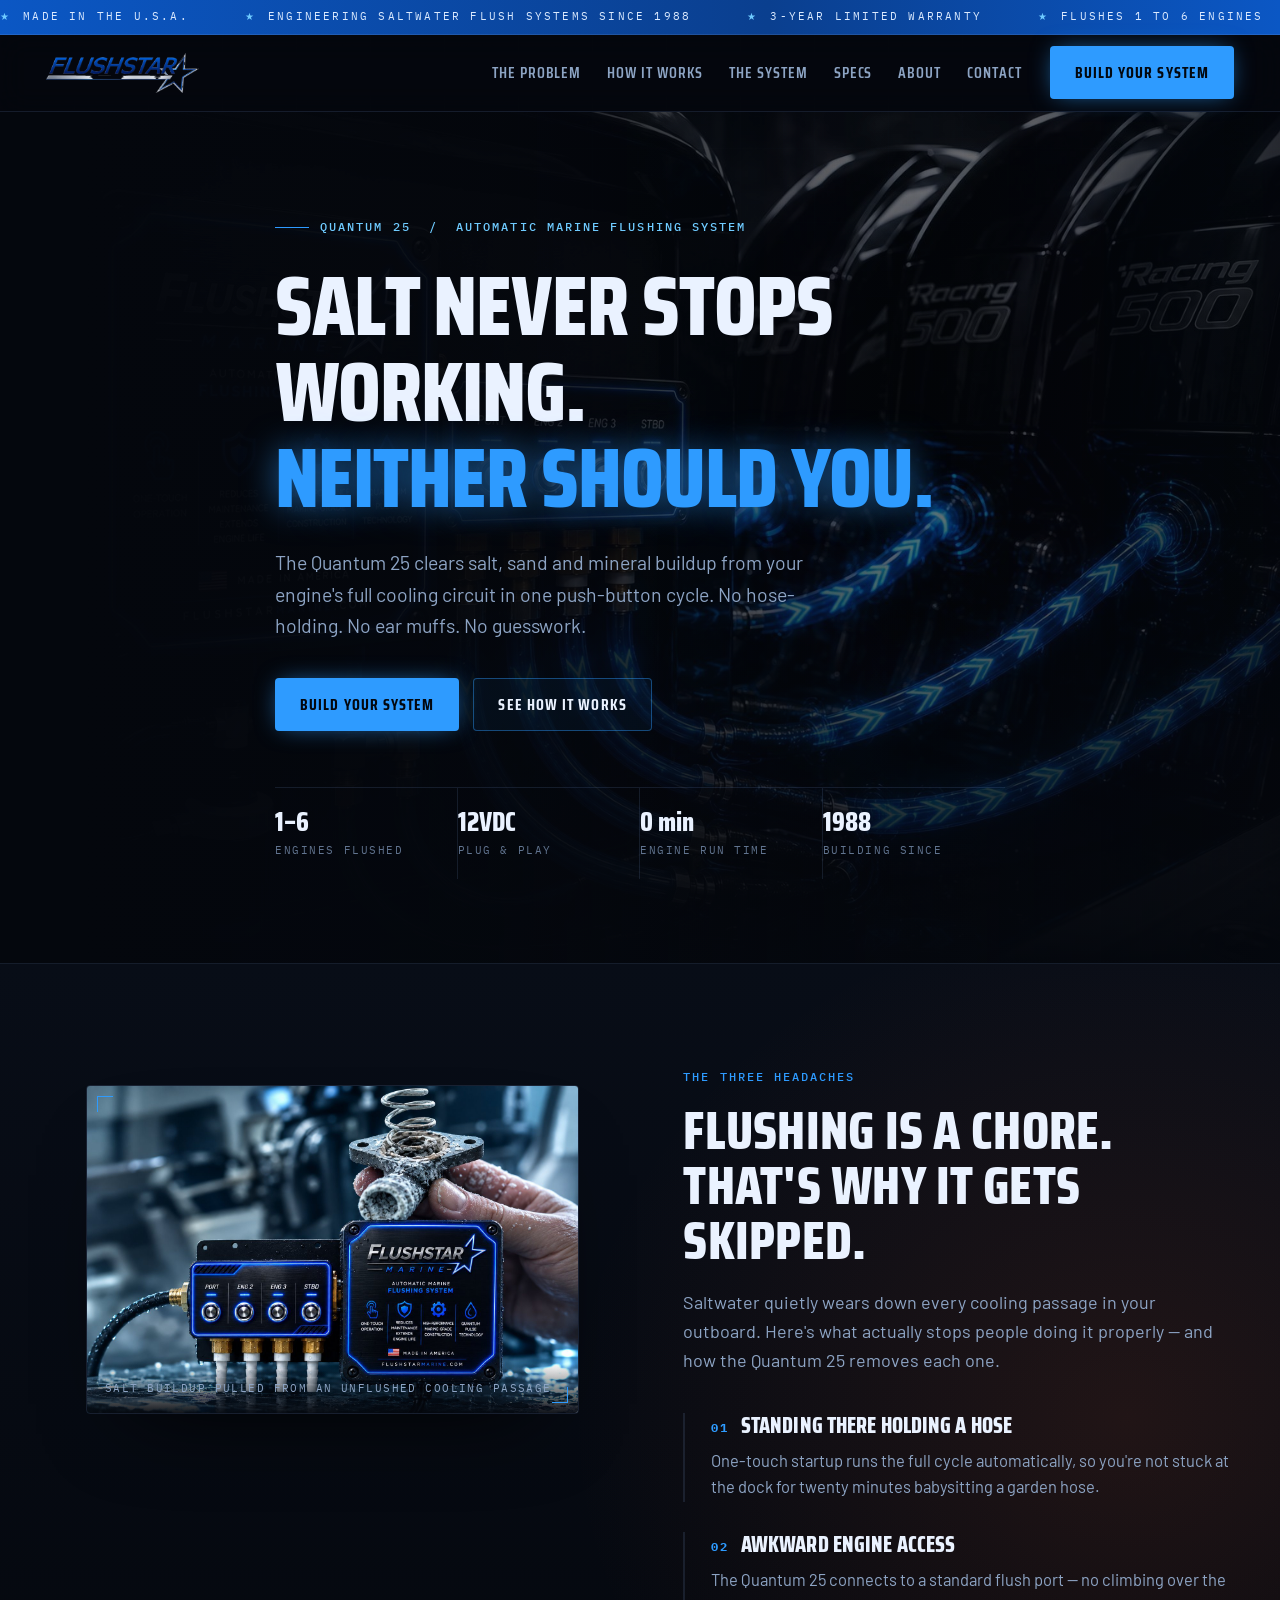
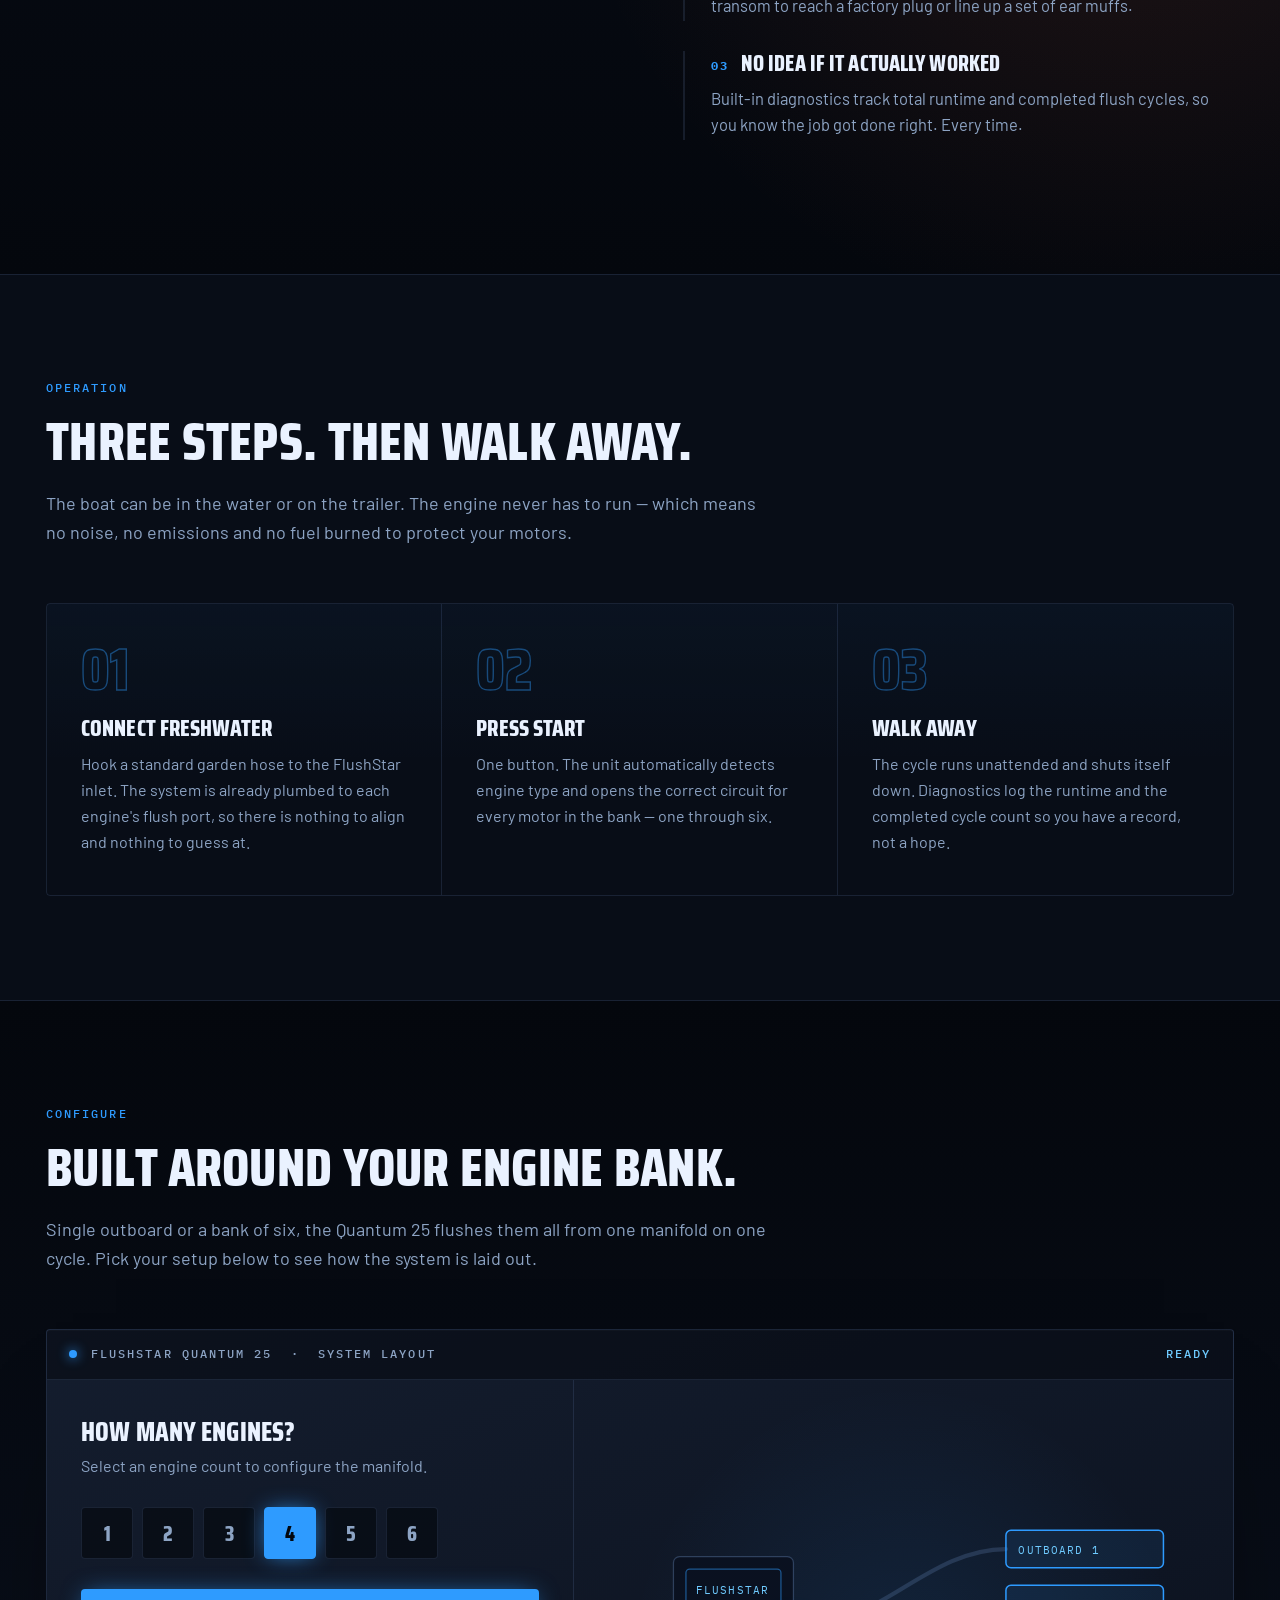
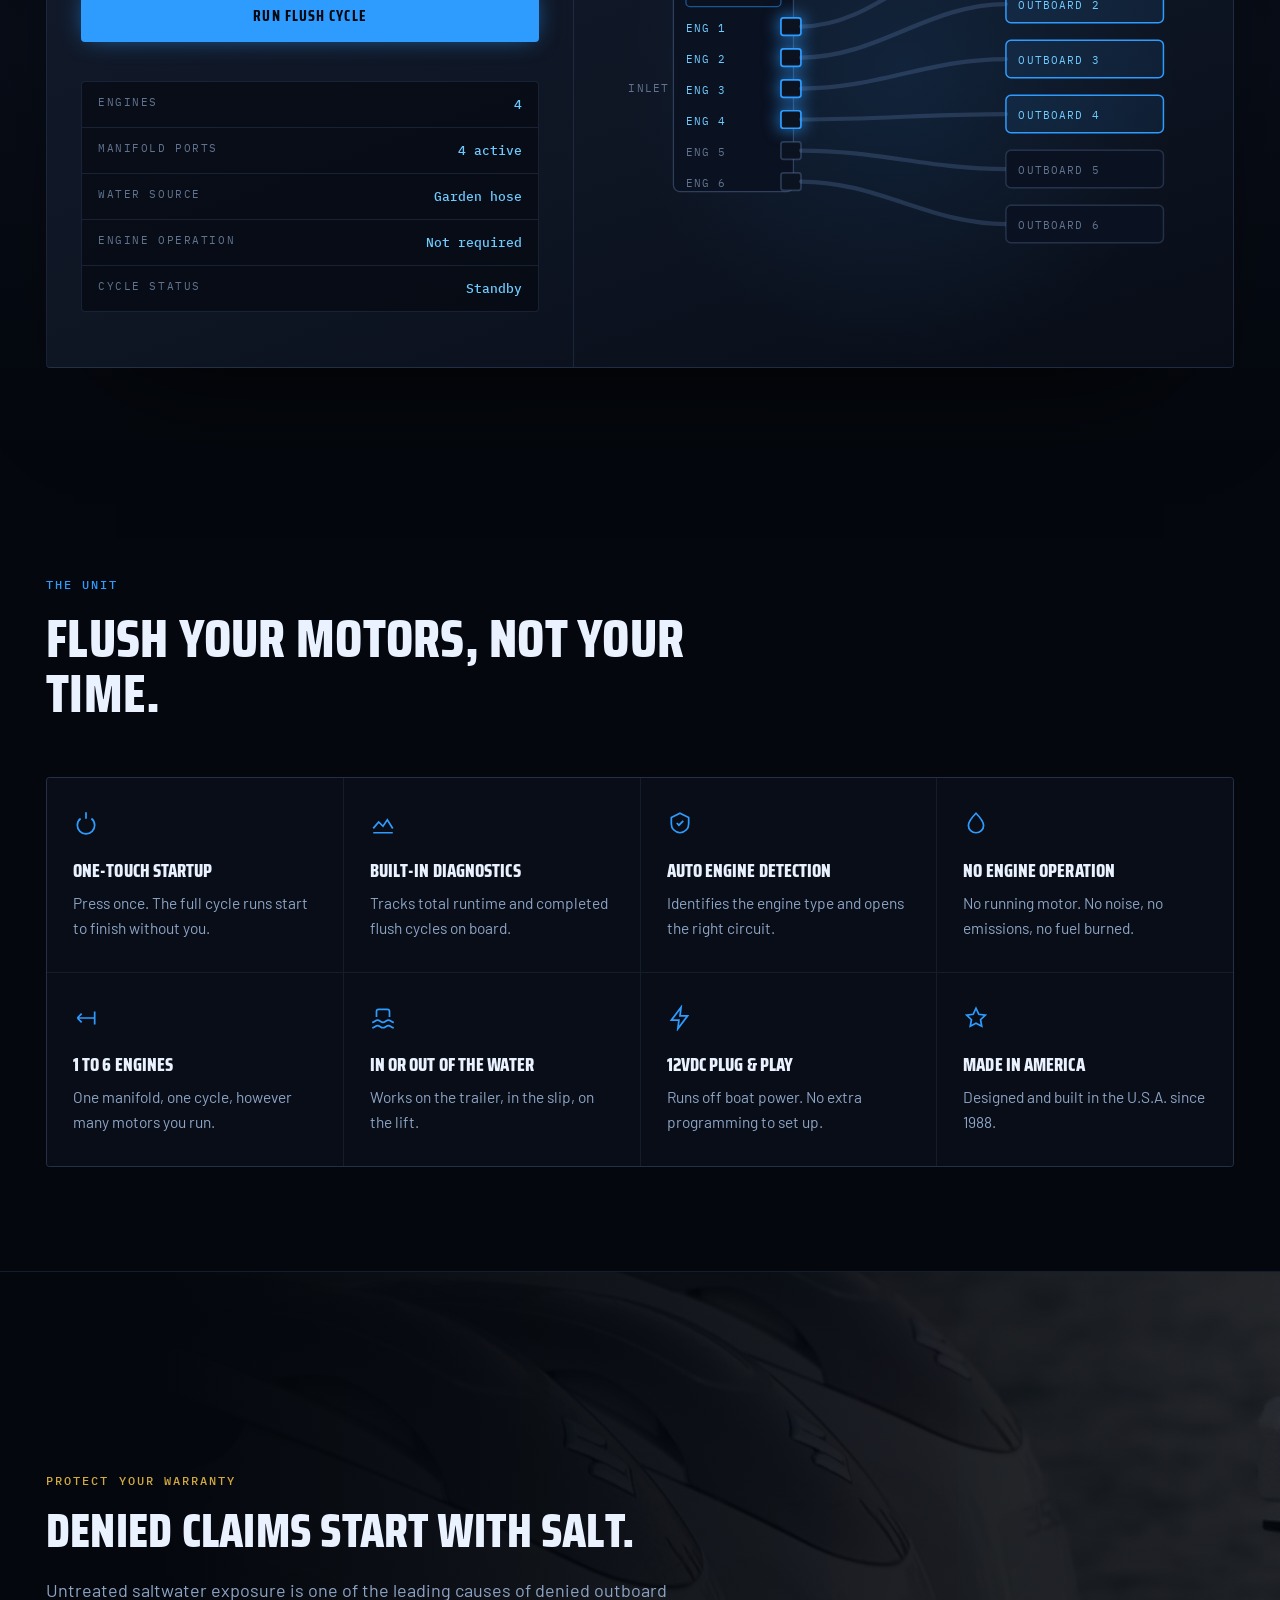
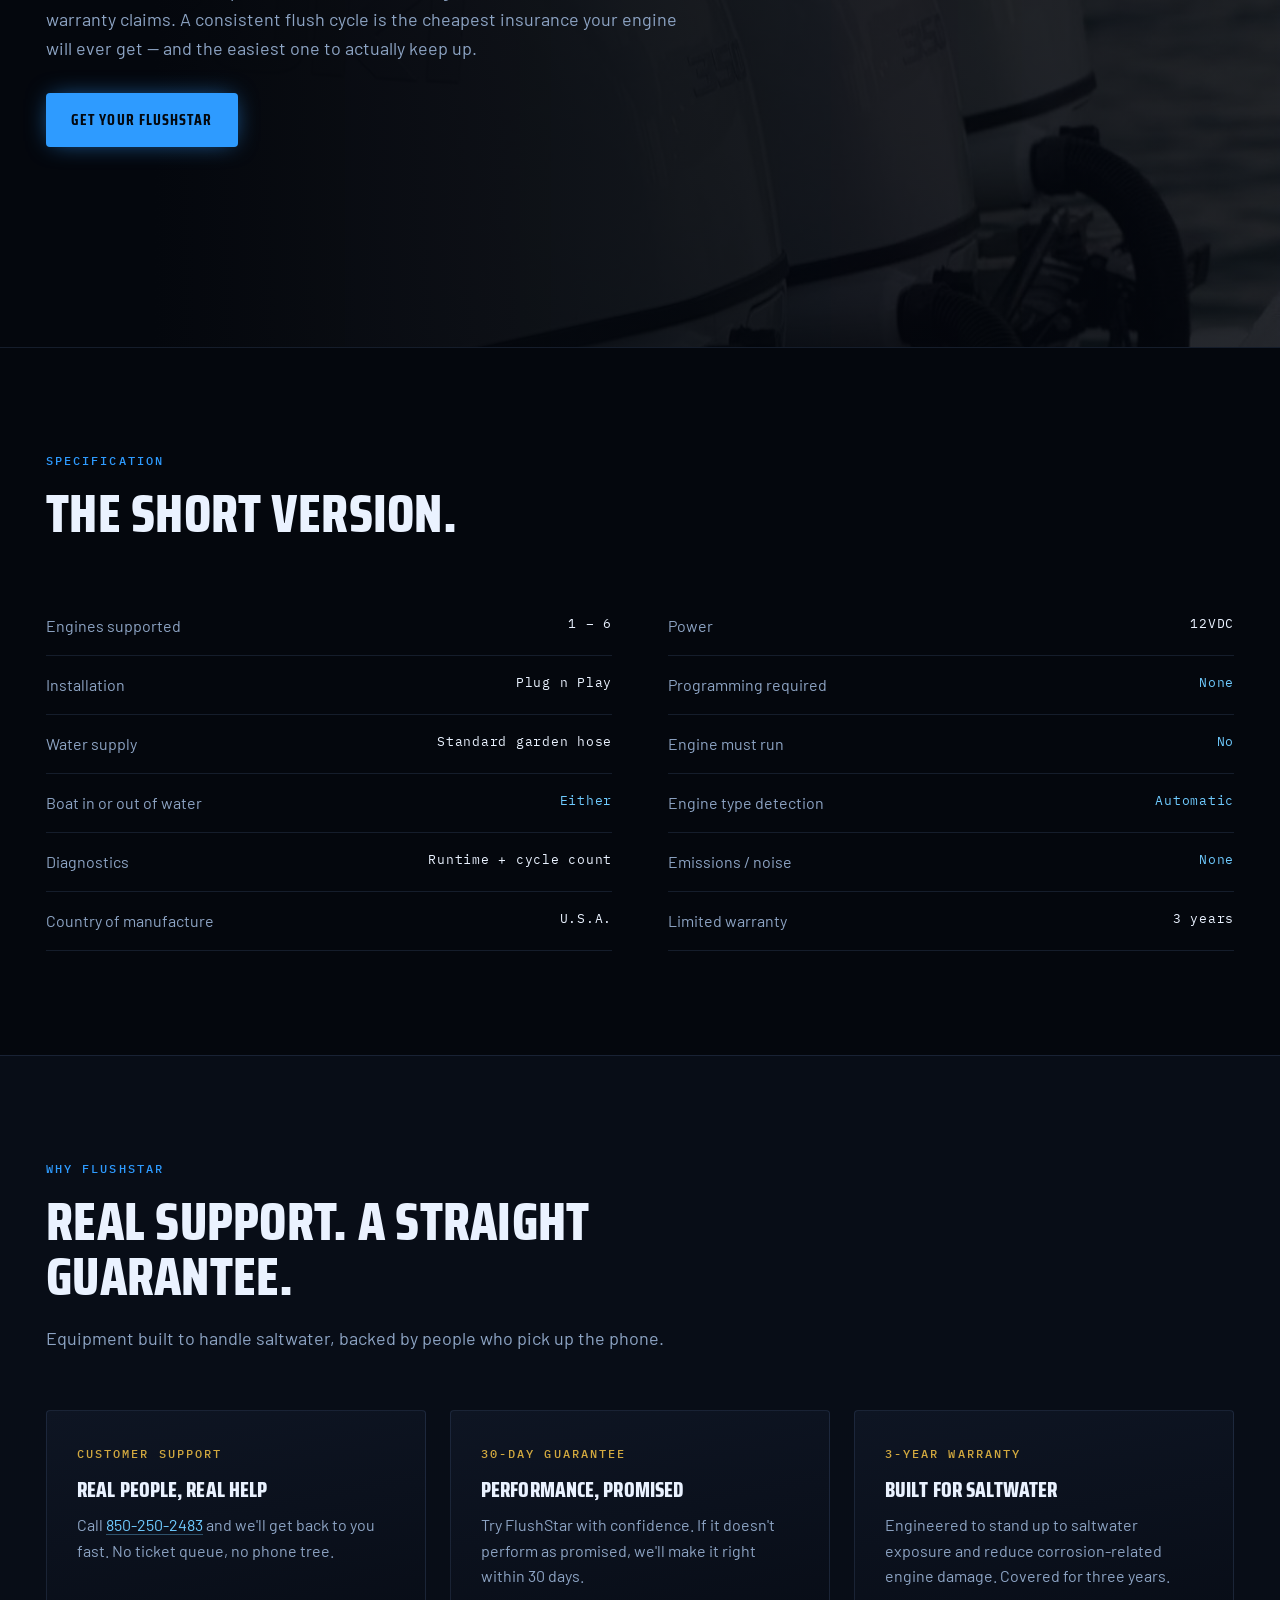
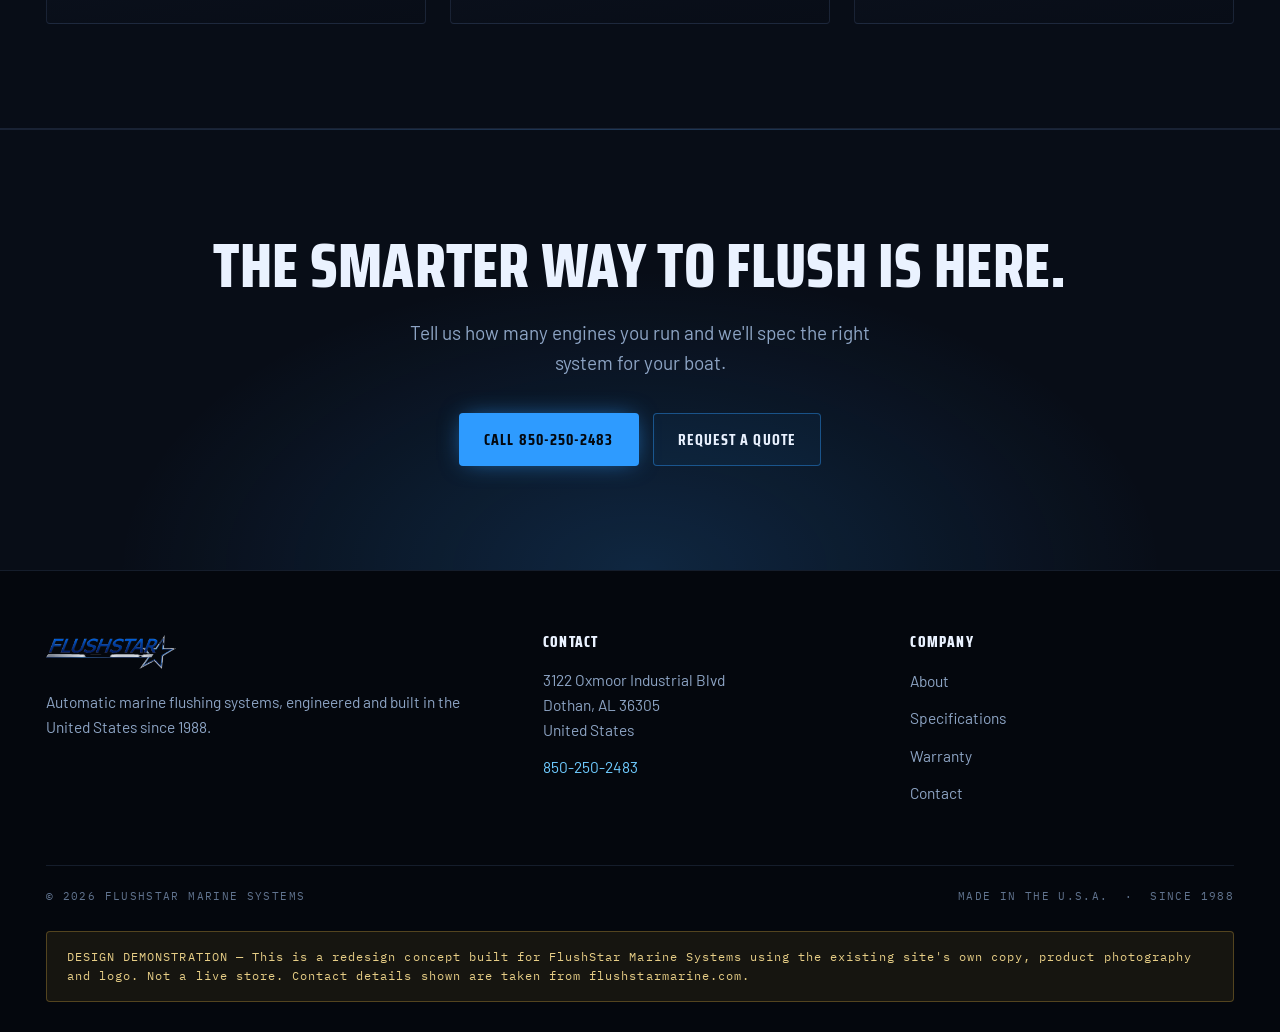
==== index.html @ 0e721740 "FlushStar Marine redesign concept: dark marine-industrial homepage + about page Co-Authored-By: Clau" ====
<!DOCTYPE html>
<html lang="en">
<head>
<meta charset="utf-8">
<meta name="viewport" content="width=device-width,initial-scale=1">
<title>FlushStar Marine Systems | Automatic Outboard Flushing System</title>
<meta name="description" content="The Quantum 25 clears salt, sand and mineral buildup from your outboard's full cooling circuit in one push-button cycle. Flushes 1 to 6 engines. No engine operation. Made in the U.S.A. since 1988.">
<link rel="icon" href="img/logo.png">
<link rel="preconnect" href="https://fonts.googleapis.com">
<link rel="preconnect" href="https://fonts.gstatic.com" crossorigin>
<link href="https://fonts.googleapis.com/css2?family=Saira+Condensed:wght@500;600;700;800&family=Barlow:wght@400;500;600&family=IBM+Plex+Mono:wght@400;500;600&display=swap" rel="stylesheet">
<link rel="stylesheet" href="style.css">
</head>
<body>
<div class="grid-bg"></div><div class="noise"></div>

<div class="ticker">
  <div class="ticker-in">
    <span>Made in the U.S.A.</span><span>Engineering saltwater flush systems since 1988</span>
    <span>3-year limited warranty</span><span>Flushes 1 to 6 engines</span>
    <span>12VDC plug &amp; play</span><span>No engine operation required</span>
    <span>Made in the U.S.A.</span><span>Engineering saltwater flush systems since 1988</span>
    <span>3-year limited warranty</span><span>Flushes 1 to 6 engines</span>
    <span>12VDC plug &amp; play</span><span>No engine operation required</span>
  </div>
</div>

<header>
  <div class="wrap nav">
    <a class="logo" href="#top"><img src="img/logo.png" alt="FlushStar Marine Systems"></a>
    <button class="burger" id="burger" aria-label="Menu" aria-expanded="false"><span></span><span></span><span></span></button>
    <nav class="nav-links" id="navlinks">
      <a href="#problem">The Problem</a>
      <a href="#how">How It Works</a>
      <a href="#system">The System</a>
      <a href="#specs">Specs</a>
      <a href="about.html">About</a>
      <a href="#contact">Contact</a>
    </nav>
    <a class="btn btn-primary" href="#contact">Build Your System</a>
  </div>
</header>

<main id="top">

<!-- HERO -->
<section class="hero" style="padding:0">
  <div class="hero-img"><img src="img/manifold.jpg" alt="FlushStar Quantum 25 manifold connected to a bank of outboard engines"></div>
  <div class="wrap">
    <div class="hero-in">
      <span class="eyebrow mono">Quantum 25 &nbsp;/&nbsp; Automatic Marine Flushing System</span>
      <h1>Salt never stops working.<br><em>Neither should you.</em></h1>
      <p class="lede">The Quantum 25 clears salt, sand and mineral buildup from your engine's full cooling
        circuit in one push-button cycle. No hose-holding. No ear muffs. No guesswork.</p>
      <div class="hero-cta">
        <a class="btn btn-primary" href="#contact">Build Your System</a>
        <a class="btn btn-ghost" href="#how">See How It Works</a>
      </div>
      <div class="spec-strip">
        <div><b>1&ndash;6</b><small>Engines flushed</small></div>
        <div><b>12VDC</b><small>Plug &amp; play</small></div>
        <div><b>0 min</b><small>Engine run time</small></div>
        <div><b>1988</b><small>Building since</small></div>
      </div>
    </div>
  </div>
</section>

<!-- PROBLEM -->
<section class="problem" id="problem">
  <div class="wrap">
    <div class="split">
      <figure class="figure rv">
        <span class="corner tl"></span><span class="corner br"></span>
        <img src="img/unit-corrosion.jpg" alt="A salt-encrusted thermostat housing held beside a FlushStar unit">
        <figcaption>Salt buildup pulled from an unflushed cooling passage</figcaption>
      </figure>
      <div class="rv">
        <div class="sec-head" style="margin-bottom:38px">
          <span class="mono">The three headaches</span>
          <h2>Flushing is a chore.<br>That's why it gets skipped.</h2>
          <p>Saltwater quietly wears down every cooling passage in your outboard. Here's what
             actually stops people doing it properly &mdash; and how the Quantum 25 removes each one.</p>
        </div>
        <div class="pain">
          <h3><span>01</span>Standing there holding a hose</h3>
          <p>One-touch startup runs the full cycle automatically, so you're not stuck at the dock
             for twenty minutes babysitting a garden hose.</p>
        </div>
        <div class="pain">
          <h3><span>02</span>Awkward engine access</h3>
          <p>The Quantum 25 connects to a standard flush port &mdash; no climbing over the transom
             to reach a factory plug or line up a set of ear muffs.</p>
        </div>
        <div class="pain">
          <h3><span>03</span>No idea if it actually worked</h3>
          <p>Built-in diagnostics track total runtime and completed flush cycles, so you know the
             job got done right. Every time.</p>
        </div>
      </div>
    </div>
  </div>
</section>

<!-- HOW -->
<section class="how" id="how">
  <div class="wrap">
    <div class="sec-head rv">
      <span class="mono">Operation</span>
      <h2>Three steps. Then walk away.</h2>
      <p>The boat can be in the water or on the trailer. The engine never has to run &mdash;
         which means no noise, no emissions and no fuel burned to protect your motors.</p>
    </div>
    <div class="steps rv">
      <div class="step">
        <span class="num">01</span>
        <h3>Connect freshwater</h3>
        <p>Hook a standard garden hose to the FlushStar inlet. The system is already plumbed to
           each engine's flush port, so there is nothing to align and nothing to guess at.</p>
      </div>
      <div class="step">
        <span class="num">02</span>
        <h3>Press start</h3>
        <p>One button. The unit automatically detects engine type and opens the correct circuit
           for every motor in the bank &mdash; one through six.</p>
      </div>
      <div class="step">
        <span class="num">03</span>
        <h3>Walk away</h3>
        <p>The cycle runs unattended and shuts itself down. Diagnostics log the runtime and the
           completed cycle count so you have a record, not a hope.</p>
      </div>
    </div>
  </div>
</section>

<!-- CONFIGURATOR -->
<section class="config" id="system">
  <div class="wrap">
    <div class="sec-head rv">
      <span class="mono">Configure</span>
      <h2>Built around your engine bank.</h2>
      <p>Single outboard or a bank of six, the Quantum 25 flushes them all from one manifold on one
         cycle. Pick your setup below to see how the system is laid out.</p>
    </div>

    <div class="panel rv">
      <div class="panel-top">
        <span class="led"></span>
        <span class="mono">FlushStar Quantum 25 &nbsp;&middot;&nbsp; System Layout</span>
        <span class="mono right" id="statusText">Ready</span>
      </div>
      <div class="panel-body">
        <div class="panel-ctrl">
          <h3>How many engines?</h3>
          <p>Select an engine count to configure the manifold.</p>
          <div class="dial" id="dial" role="group" aria-label="Engine count"></div>
          <button class="btn btn-primary" id="runBtn" style="width:100%;justify-content:center;margin-bottom:22px">
            Run Flush Cycle
          </button>
          <dl class="readout">
            <div><dt>Engines</dt><dd id="rEng">4</dd></div>
            <div><dt>Manifold ports</dt><dd id="rPorts">4 active</dd></div>
            <div><dt>Water source</dt><dd class="yes">Garden hose</dd></div>
            <div><dt>Engine operation</dt><dd class="yes">Not required</dd></div>
            <div><dt>Cycle status</dt><dd id="rStatus">Standby</dd></div>
          </dl>
        </div>
        <div class="panel-vis">
          <svg viewBox="0 0 460 320" role="img" aria-label="Diagram of the FlushStar manifold feeding each engine">
            <defs>
              <linearGradient id="flowgrad" x1="0" y1="0" x2="1" y2="0">
                <stop offset="0%" stop-color="#2E9BFF"/><stop offset="100%" stop-color="#6FCBFF"/>
              </linearGradient>
            </defs>
            <!-- inlet -->
            <path class="hose on" d="M16 184 L46 184"/>
            <text class="port-label" x="10" y="174">INLET</text>
            <!-- controller body -->
            <rect x="46" y="66" width="96" height="188" rx="5" fill="#0A1120" stroke="rgba(126,166,222,.3)"/>
            <rect x="56" y="76" width="76" height="30" rx="3" fill="none" stroke="rgba(46,155,255,.5)"/>
            <text class="port-label on" x="64" y="96">FLUSHSTAR</text>
            <g id="ports"></g>
            <g id="hoses"></g>
            <g id="engines"></g>
          </svg>
        </div>
      </div>
    </div>
  </div>
</section>

<!-- FEATURES -->
<section>
  <div class="wrap">
    <div class="sec-head rv">
      <span class="mono">The unit</span>
      <h2>Flush your motors, not your time.</h2>
    </div>
    <div class="feat-grid rv">
      <div class="feat">
        <svg viewBox="0 0 24 24"><path d="M12 2v6M12 22a8 8 0 0 0 8-8 8 8 0 0 0-3-6.2M7 7.8A8 8 0 0 0 4 14a8 8 0 0 0 8 8"/></svg>
        <h3>One-touch startup</h3><p>Press once. The full cycle runs start to finish without you.</p>
      </div>
      <div class="feat">
        <svg viewBox="0 0 24 24"><path d="M3 17l5-6 4 4 4-6 5 8M3 21h18"/></svg>
        <h3>Built-in diagnostics</h3><p>Tracks total runtime and completed flush cycles on board.</p>
      </div>
      <div class="feat">
        <svg viewBox="0 0 24 24"><path d="M12 3l8 4v6c0 4.4-3.4 7.4-8 8-4.6-.6-8-3.6-8-8V7z"/><path d="M9 12l2 2 4-4"/></svg>
        <h3>Auto engine detection</h3><p>Identifies the engine type and opens the right circuit.</p>
      </div>
      <div class="feat">
        <svg viewBox="0 0 24 24"><path d="M12 21c-3.9 0-7-3-7-6.7C5 10 12 3 12 3s7 7 7 11.3C19 18 15.9 21 12 21z"/></svg>
        <h3>No engine operation</h3><p>No running motor. No noise, no emissions, no fuel burned.</p>
      </div>
      <div class="feat">
        <svg viewBox="0 0 24 24"><path d="M4 12h16M4 12l4-4M4 12l4 4M20 6v12"/></svg>
        <h3>1 to 6 engines</h3><p>One manifold, one cycle, however many motors you run.</p>
      </div>
      <div class="feat">
        <svg viewBox="0 0 24 24"><path d="M2 16c2 0 3-2 5-2s3 2 5 2 3-2 5-2 3 2 5 2M2 21c2 0 3-2 5-2s3 2 5 2 3-2 5-2 3 2 5 2M6 11V6a2 2 0 0 1 2-2h8a2 2 0 0 1 2 2v5"/></svg>
        <h3>In or out of the water</h3><p>Works on the trailer, in the slip, on the lift.</p>
      </div>
      <div class="feat">
        <svg viewBox="0 0 24 24"><path d="M13 2L4 14h7l-1 8 9-12h-7z"/></svg>
        <h3>12VDC plug &amp; play</h3><p>Runs off boat power. No extra programming to set up.</p>
      </div>
      <div class="feat">
        <svg viewBox="0 0 24 24"><path d="M12 3l2.6 5.6 6 .8-4.4 4.2 1.1 6L12 16.8 6.7 19.6l1.1-6L3.4 9.4l6-.8z"/></svg>
        <h3>Made in America</h3><p>Designed and built in the U.S.A. since 1988.</p>
      </div>
    </div>
  </div>
</section>

<!-- WARRANTY BAND -->
<section class="band">
  <div class="band-img"><img src="img/outboards.jpg" alt="A triple outboard installation on the water"></div>
  <div class="wrap">
    <div class="band-in rv">
      <span class="mono" style="color:var(--brass);display:block;margin-bottom:16px">Protect your warranty</span>
      <h2>Denied claims start with salt.</h2>
      <p>Untreated saltwater exposure is one of the leading causes of denied outboard warranty
         claims. A consistent flush cycle is the cheapest insurance your engine will ever get &mdash;
         and the easiest one to actually keep up.</p>
      <a class="btn btn-primary" href="#contact">Get Your FlushStar</a>
    </div>
  </div>
</section>

<!-- SPECS -->
<section id="specs">
  <div class="wrap">
    <div class="sec-head rv">
      <span class="mono">Specification</span>
      <h2>The short version.</h2>
    </div>
    <div class="specs rv">
      <dl>
        <div class="spec-row"><dt>Engines supported</dt><dd>1 &ndash; 6</dd></div>
        <div class="spec-row"><dt>Power</dt><dd>12VDC</dd></div>
        <div class="spec-row"><dt>Installation</dt><dd>Plug n Play</dd></div>
        <div class="spec-row"><dt>Programming required</dt><dd class="yes">None</dd></div>
        <div class="spec-row"><dt>Water supply</dt><dd>Standard garden hose</dd></div>
        <div class="spec-row"><dt>Engine must run</dt><dd class="yes">No</dd></div>
      </dl>
      <dl>
        <div class="spec-row"><dt>Boat in or out of water</dt><dd class="yes">Either</dd></div>
        <div class="spec-row"><dt>Engine type detection</dt><dd class="yes">Automatic</dd></div>
        <div class="spec-row"><dt>Diagnostics</dt><dd>Runtime + cycle count</dd></div>
        <div class="spec-row"><dt>Emissions / noise</dt><dd class="yes">None</dd></div>
        <div class="spec-row"><dt>Country of manufacture</dt><dd>U.S.A.</dd></div>
        <div class="spec-row"><dt>Limited warranty</dt><dd>3 years</dd></div>
      </dl>
    </div>
  </div>
</section>

<!-- TRUST -->
<section class="how" id="contact">
  <div class="wrap">
    <div class="sec-head rv">
      <span class="mono">Why FlushStar</span>
      <h2>Real support. A straight guarantee.</h2>
      <p>Equipment built to handle saltwater, backed by people who pick up the phone.</p>
    </div>
    <div class="trust rv">
      <div class="tcard">
        <span class="mono">Customer support</span>
        <h3>Real people, real help</h3>
        <p>Call <a href="tel:8502502483">850-250-2483</a> and we'll get back to you fast.
           No ticket queue, no phone tree.</p>
      </div>
      <div class="tcard">
        <span class="mono">30-day guarantee</span>
        <h3>Performance, promised</h3>
        <p>Try FlushStar with confidence. If it doesn't perform as promised, we'll make it right
           within 30 days.</p>
      </div>
      <div class="tcard">
        <span class="mono">3-year warranty</span>
        <h3>Built for saltwater</h3>
        <p>Engineered to stand up to saltwater exposure and reduce corrosion-related engine
           damage. Covered for three years.</p>
      </div>
    </div>
  </div>
</section>

<!-- CTA -->
<section class="cta">
  <div class="wrap">
    <div class="rv">
      <h2>The smarter way to flush is here.</h2>
      <p>Tell us how many engines you run and we'll spec the right system for your boat.</p>
      <div class="cta-row">
        <a class="btn btn-primary" href="tel:8502502483">Call 850-250-2483</a>
        <a class="btn btn-ghost" href="#top">Request a Quote</a>
      </div>
    </div>
  </div>
</section>

</main>

<footer>
  <div class="wrap">
    <div class="f-grid">
      <div>
        <img class="flogo" src="img/logo.png" alt="FlushStar Marine Systems">
        <p>Automatic marine flushing systems, engineered and built in the United States since 1988.</p>
      </div>
      <div>
        <h4>Contact</h4>
        <p>3122 Oxmoor Industrial Blvd<br>Dothan, AL 36305<br>United States</p>
        <p style="margin-top:12px"><a href="tel:8502502483" style="color:var(--volt-hot)">850-250-2483</a></p>
      </div>
      <div>
        <h4>Company</h4>
        <ul>
          <li><a href="about.html">About</a></li>
          <li><a href="#specs">Specifications</a></li>
          <li><a href="#contact">Warranty</a></li>
          <li><a href="#contact">Contact</a></li>
        </ul>
      </div>
    </div>
    <div class="f-bot">
      <span>&copy; 2026 FlushStar Marine Systems</span>
      <span>Made in the U.S.A. &nbsp;&middot;&nbsp; Since 1988</span>
    </div>
    <div class="demo-note" style="margin-top:26px">
      DESIGN DEMONSTRATION &mdash; This is a redesign concept built for FlushStar Marine Systems using
      the existing site's own copy, product photography and logo. Not a live store. Contact details
      shown are taken from flushstarmarine.com.
    </div>
  </div>
</footer>

<script>
/* ---- mobile nav ---- */
var burger=document.getElementById('burger'),nl=document.getElementById('navlinks');
burger.addEventListener('click',function(){
  var open=nl.classList.toggle('open');
  burger.setAttribute('aria-expanded',open?'true':'false');
});
nl.addEventListener('click',function(e){if(e.target.tagName==='A')nl.classList.remove('open');});

/* ---- scroll reveal ---- */
var io=new IntersectionObserver(function(es){
  es.forEach(function(e){if(e.isIntersecting){e.target.classList.add('in');io.unobserve(e.target);}});
},{threshold:.12,rootMargin:'0px 0px -8% 0px'});
document.querySelectorAll('.rv').forEach(function(el){io.observe(el);});

/* ---- engine configurator ---- */
var MAX=6, count=4, running=false;
var portsG=document.getElementById('ports'),
    hosesG=document.getElementById('hoses'),
    engG=document.getElementById('engines'),
    dial=document.getElementById('dial'),
    NS='http://www.w3.org/2000/svg';

function el(tag,attrs){var n=document.createElementNS(NS,tag);
  for(var k in attrs)n.setAttribute(k,attrs[k]);return n;}

function buildDiagram(){
  portsG.textContent='';hosesG.textContent='';engG.textContent='';
  var top=122, gap=(246-122)/(MAX-1);
  for(var i=0;i<MAX;i++){
    var y=top+i*gap, on=i<count;
    // manifold port
    var p=el('rect',{x:132,y:y-7,width:16,height:14,rx:2,
      'class':'port-body'+(on?' on':'')});
    portsG.appendChild(p);
    var lb=el('text',{x:56,y:y+4,'class':'port-label'+(on?' on':'')});
    lb.textContent='ENG '+(i+1);
    portsG.appendChild(lb);
    // hose
    var ey=44+i*44+16;
    var h=el('path',{d:'M148 '+y+' C 210 '+y+', 250 '+ey+', 312 '+ey,
      'class':'hose'+(on&&running?' on':'')});
    if(on&&!running)h.setAttribute('stroke','rgba(46,155,255,.45)');
    hosesG.appendChild(h);
    // engine block
    var g=el('rect',{x:312,y:ey-15,width:126,height:30,rx:4,'class':'eng'+(on?' on':'')});
    engG.appendChild(g);
    var t=el('text',{x:322,y:ey+4,'class':'port-label'+(on?' on':'')});
    t.textContent='OUTBOARD '+(i+1);
    engG.appendChild(t);
  }
}

function buildDial(){
  for(var i=1;i<=MAX;i++){
    (function(n){
      var b=document.createElement('button');
      b.textContent=n;b.dataset.n=n;
      b.setAttribute('aria-pressed',n===count?'true':'false');
      b.setAttribute('aria-label',n+' engine'+(n>1?'s':''));
      b.addEventListener('click',function(){setCount(n);});
      dial.appendChild(b);
    })(i);
  }
}

function setCount(n){
  count=n;running=false;
  [].forEach.call(dial.children,function(b){
    b.setAttribute('aria-pressed',(+b.dataset.n===n)?'true':'false');});
  document.getElementById('rEng').textContent=n;
  document.getElementById('rPorts').textContent=n+' active';
  document.getElementById('rStatus').textContent='Standby';
  document.getElementById('statusText').textContent='Ready';
  document.getElementById('runBtn').textContent='Run Flush Cycle';
  buildDiagram();
}

var timer=null;
document.getElementById('runBtn').addEventListener('click',function(){
  if(running){return;}
  running=true;buildDiagram();
  var btn=this,secs=0;
  btn.textContent='Cycle running…';
  document.getElementById('statusText').textContent='Flushing';
  clearInterval(timer);
  timer=setInterval(function(){
    secs++;
    document.getElementById('rStatus').textContent='Running  '+
      String(Math.floor(secs/60)).padStart(2,'0')+':'+String(secs%60).padStart(2,'0');
    if(secs>=8){
      clearInterval(timer);running=false;buildDiagram();
      document.getElementById('rStatus').textContent='Cycle complete';
      document.getElementById('statusText').textContent='Complete';
      btn.textContent='Run Flush Cycle';
    }
  },1000);
});

buildDial();buildDiagram();
</script>
</body>
</html>
---- style.css ----
:root{
  --abyss:#04070D;
  --hull:#080D17;
  --steel:#0E1523;
  --steel-2:#141D2E;
  --line:rgba(126,166,222,.14);
  --line-hot:rgba(46,155,255,.42);
  --ice:#EAF2FF;
  --mute:#8DA4C4;
  --mute-2:#61748F;
  --volt:#2E9BFF;
  --volt-hot:#6FCBFF;
  --volt-deep:#0B57C4;
  --brass:#D2A93F;
  --rust:#C4562F;
  --r:4px;
  --maxw:1240px;
  --glow:0 0 0 1px rgba(46,155,255,.35), 0 0 28px -6px rgba(46,155,255,.55);
}
*{box-sizing:border-box}
html{scroll-behavior:smooth}
body{
  margin:0;background:var(--abyss);color:var(--ice);
  font-family:'Barlow',system-ui,sans-serif;font-size:17px;line-height:1.62;
  -webkit-font-smoothing:antialiased;overflow-x:hidden;
}
img{max-width:100%;display:block}
a{color:inherit;text-decoration:none}
h1,h2,h3,h4{font-family:'Saira Condensed',sans-serif;font-weight:800;line-height:1.02;margin:0;text-transform:uppercase;letter-spacing:.005em}
.wrap{max-width:var(--maxw);margin:0 auto;padding:0 26px}
.mono{font-family:'IBM Plex Mono',monospace;text-transform:uppercase;letter-spacing:.18em;font-size:11.5px;font-weight:500}

/* ---------- decorative grid + scanline atmosphere ---------- */
.grid-bg{position:fixed;inset:0;pointer-events:none;z-index:0;
  background-image:linear-gradient(rgba(126,166,222,.045) 1px,transparent 1px),
                   linear-gradient(90deg,rgba(126,166,222,.045) 1px,transparent 1px);
  background-size:74px 74px;
  mask-image:radial-gradient(ellipse 90% 60% at 50% 0%,#000 10%,transparent 78%);
  -webkit-mask-image:radial-gradient(ellipse 90% 60% at 50% 0%,#000 10%,transparent 78%);}
.noise{position:fixed;inset:0;pointer-events:none;z-index:1;opacity:.055;mix-blend-mode:overlay;
  background-image:url("data:image/svg+xml,%3Csvg xmlns='http://www.w3.org/2000/svg' width='140' height='140'%3E%3Cfilter id='n'%3E%3CfeTurbulence type='fractalNoise' baseFrequency='.9' numOctaves='3'/%3E%3C/filter%3E%3Crect width='140' height='140' filter='url(%23n)'/%3E%3C/svg%3E");}
main,header,footer{position:relative;z-index:2}

/* ---------- ticker ---------- */
.ticker{background:linear-gradient(90deg,var(--volt-deep),#0a3f8f 60%,var(--volt-deep));
  border-bottom:1px solid rgba(255,255,255,.09);overflow:hidden;position:relative;z-index:40}
.ticker-in{display:flex;gap:56px;white-space:nowrap;animation:slide 34s linear infinite;padding:8px 0}
.ticker span{font-family:'IBM Plex Mono',monospace;font-size:11px;letter-spacing:.2em;text-transform:uppercase;color:#DCEBFF}
.ticker span::before{content:"★";color:var(--volt-hot);margin-right:12px;font-size:10px}
@keyframes slide{to{transform:translateX(-50%)}}

/* ---------- header ---------- */
header{position:sticky;top:0;z-index:50;background:rgba(4,7,13,.78);backdrop-filter:blur(14px);
  border-bottom:1px solid var(--line);transition:background .3s}
.nav{display:flex;align-items:center;gap:28px;height:76px}
.logo img{height:40px;width:auto}
.nav-links{display:flex;gap:26px;margin-left:auto}
.nav-links a{font-family:'Saira Condensed',sans-serif;font-weight:600;font-size:15.5px;text-transform:uppercase;
  letter-spacing:.06em;color:var(--mute);padding:6px 0;position:relative;transition:color .2s}
.nav-links a::after{content:"";position:absolute;left:0;bottom:0;height:2px;width:0;background:var(--volt);transition:width .28s}
.nav-links a:hover{color:var(--ice)}
.nav-links a:hover::after{width:100%}
.btn{display:inline-flex;align-items:center;gap:10px;font-family:'Saira Condensed',sans-serif;font-weight:700;
  text-transform:uppercase;letter-spacing:.07em;font-size:15.5px;padding:13px 24px;border-radius:var(--r);
  border:1px solid transparent;cursor:pointer;transition:.25s;white-space:nowrap}
.btn-primary{background:var(--volt);color:#03080F;box-shadow:0 0 24px -6px rgba(46,155,255,.75)}
.btn-primary:hover{background:var(--volt-hot);box-shadow:0 0 34px -4px rgba(111,203,255,.9);transform:translateY(-2px)}
.btn-ghost{border-color:var(--line-hot);color:var(--ice);background:rgba(46,155,255,.05)}
.btn-ghost:hover{background:rgba(46,155,255,.14);border-color:var(--volt)}
.burger{display:none;margin-left:auto;background:none;border:1px solid var(--line);color:var(--ice);
  border-radius:var(--r);padding:9px 11px;cursor:pointer}
.burger span{display:block;width:20px;height:2px;background:var(--ice);margin:4px 0}

/* ---------- hero ---------- */
.hero{position:relative;min-height:88vh;display:flex;align-items:center;overflow:hidden;
  border-bottom:1px solid var(--line)}
.hero-img{position:absolute;inset:0;z-index:0}
.hero-img img{width:100%;height:100%;object-fit:cover;object-position:80% center;opacity:.6}
.hero-img::after{content:"";position:absolute;inset:0;
  background:linear-gradient(90deg,var(--abyss) 6%,rgba(4,7,13,.9) 38%,rgba(4,7,13,.28) 72%,rgba(4,7,13,.72)),
             linear-gradient(0deg,var(--abyss),transparent 42%)}
.hero-in{position:relative;z-index:2;padding:96px 0 84px;max-width:730px}
.eyebrow{display:inline-flex;align-items:center;gap:11px;color:var(--volt-hot);margin-bottom:26px}
.eyebrow::before{content:"";width:34px;height:1px;background:var(--volt)}
h1{font-size:clamp(44px,6.6vw,86px);letter-spacing:-.012em}
h1 em{font-style:normal;color:var(--volt);text-shadow:0 0 34px rgba(46,155,255,.6)}
.hero p.lede{font-size:19.5px;color:var(--mute);max-width:560px;margin:26px 0 36px}
.hero-cta{display:flex;gap:14px;flex-wrap:wrap}
.spec-strip{display:flex;flex-wrap:wrap;gap:0;margin-top:56px;border-top:1px solid var(--line)}
.spec-strip div{flex:1 1 150px;padding:20px 22px 20px 0;border-right:1px solid var(--line)}
.spec-strip div:last-child{border-right:0}
.spec-strip b{display:block;font-family:'Saira Condensed',sans-serif;font-size:27px;font-weight:800;color:var(--ice);line-height:1}
.spec-strip small{display:block;color:var(--mute-2);margin-top:7px;font-family:'IBM Plex Mono',monospace;
  font-size:10.5px;letter-spacing:.15em;text-transform:uppercase}

/* ---------- generic section ---------- */
section{padding:104px 0;position:relative}
.sec-head{max-width:720px;margin-bottom:56px}
.sec-head .mono{color:var(--volt);display:block;margin-bottom:16px}
.sec-head h2{font-size:clamp(32px,4.4vw,54px)}
.sec-head p{color:var(--mute);font-size:18px;margin:20px 0 0}

/* ---------- problem ---------- */
.problem .split{align-items:start}
.problem .figure{position:sticky;top:104px}
.problem{background:
  radial-gradient(ellipse 70% 90% at 88% 50%,rgba(196,86,47,.14),transparent 62%),
  linear-gradient(180deg,var(--hull),var(--abyss))}
.split{display:grid;grid-template-columns:1.02fr .98fr;gap:64px;align-items:center}
.figure{position:relative;border:1px solid var(--line);border-radius:var(--r);overflow:hidden;
  box-shadow:0 40px 90px -50px #000}
.figure img{width:100%;height:100%;object-fit:cover}
.figure figcaption{position:absolute;left:0;bottom:0;right:0;padding:16px 18px;
  background:linear-gradient(0deg,rgba(4,7,13,.94),transparent);color:var(--mute);
  font-family:'IBM Plex Mono',monospace;font-size:11px;letter-spacing:.13em;text-transform:uppercase}
.corner{position:absolute;width:16px;height:16px;border:1px solid var(--volt);z-index:3}
.corner.tl{top:10px;left:10px;border-right:0;border-bottom:0}
.corner.br{bottom:10px;right:10px;border-left:0;border-top:0}
.pain{border-left:2px solid var(--line);padding:2px 0 2px 26px;margin-bottom:30px;transition:border-color .3s}
.pain:hover{border-color:var(--volt)}
.pain h3{font-size:22px;margin-bottom:9px}
.pain h3 span{font-family:'IBM Plex Mono',monospace;font-size:11.5px;color:var(--volt);
  letter-spacing:.16em;margin-right:12px;vertical-align:middle}
.pain p{color:var(--mute);margin:0;font-size:16.5px}

/* ---------- how it works ---------- */
.how{background:var(--hull);border-block:1px solid var(--line)}
.steps{display:grid;grid-template-columns:repeat(3,1fr);gap:0;border:1px solid var(--line);border-radius:var(--r);overflow:hidden}
.step{padding:40px 34px;border-right:1px solid var(--line);position:relative;background:
  linear-gradient(180deg,rgba(46,155,255,.045),transparent 55%);transition:background .35s}
.step:last-child{border-right:0}
.step:hover{background:linear-gradient(180deg,rgba(46,155,255,.13),transparent 65%)}
.step .num{font-family:'Saira Condensed',sans-serif;font-weight:800;font-size:60px;line-height:.85;
  color:transparent;-webkit-text-stroke:1.4px var(--line-hot);margin-bottom:22px;display:block}
.step:hover .num{-webkit-text-stroke-color:var(--volt);color:rgba(46,155,255,.08)}
.step h3{font-size:23px;margin-bottom:11px}
.step p{color:var(--mute);font-size:16px;margin:0}

/* ---------- engine configurator (signature piece) ---------- */
.config{background:linear-gradient(180deg,var(--abyss),var(--hull) 60%,var(--abyss))}
.panel{border:1px solid var(--line);border-radius:var(--r);background:
  linear-gradient(160deg,var(--steel-2),var(--steel) 60%,var(--hull));
  box-shadow:0 60px 120px -70px #000, inset 0 1px 0 rgba(255,255,255,.045);overflow:hidden}
.panel-top{display:flex;align-items:center;gap:14px;padding:15px 22px;border-bottom:1px solid var(--line);
  background:rgba(4,7,13,.5)}
.led{width:8px;height:8px;border-radius:50%;background:var(--volt);box-shadow:0 0 12px var(--volt);
  animation:pulse 2.4s ease-in-out infinite}
@keyframes pulse{0%,100%{opacity:1}50%{opacity:.32}}
.panel-top .mono{color:var(--mute)}
.panel-top .mono.right{margin-left:auto;color:var(--volt-hot)}
.panel-body{display:grid;grid-template-columns:1fr 1.25fr;gap:0}
.panel-ctrl{padding:38px 34px;border-right:1px solid var(--line)}
.panel-ctrl h3{font-size:27px;margin-bottom:8px}
.panel-ctrl>p{color:var(--mute);font-size:16px;margin:0 0 28px}
.dial{display:flex;gap:9px;flex-wrap:wrap;margin-bottom:30px}
.dial button{width:52px;height:52px;border-radius:var(--r);border:1px solid var(--line);
  background:rgba(4,7,13,.6);color:var(--mute);font-family:'Saira Condensed',sans-serif;font-weight:800;
  font-size:21px;cursor:pointer;transition:.22s}
.dial button:hover{border-color:var(--line-hot);color:var(--ice)}
.dial button[aria-pressed="true"]{background:var(--volt);color:#03080F;border-color:var(--volt);
  box-shadow:0 0 22px -4px rgba(46,155,255,.85)}
.readout{border:1px solid var(--line);border-radius:var(--r);background:rgba(4,7,13,.55)}
.readout div{display:flex;justify-content:space-between;gap:16px;padding:12px 16px;border-bottom:1px solid var(--line)}
.readout div:last-child{border-bottom:0}
.readout dt{color:var(--mute-2);font-family:'IBM Plex Mono',monospace;font-size:10.5px;letter-spacing:.15em;text-transform:uppercase;margin:0}
.readout dd{margin:0;font-family:'IBM Plex Mono',monospace;font-size:13px;color:var(--volt-hot);font-weight:500}
.panel-vis{padding:34px;display:flex;align-items:center;justify-content:center;background:
  radial-gradient(ellipse 60% 70% at 50% 50%,rgba(46,155,255,.11),transparent 70%)}
.panel-vis svg{width:100%;height:auto;max-height:400px}
.port-body{fill:#0B1220;stroke:rgba(126,166,222,.28);stroke-width:1.4}
.port-body.on{stroke:var(--volt);filter:drop-shadow(0 0 7px rgba(46,155,255,.9))}
.port-label{font-family:'IBM Plex Mono',monospace;font-size:9px;letter-spacing:.1em;fill:var(--mute-2)}
.port-label.on{fill:var(--volt-hot)}
.hose{fill:none;stroke:rgba(126,166,222,.2);stroke-width:3.4;stroke-linecap:round}
.hose.on{stroke:url(#flowgrad);stroke-dasharray:9 11;animation:flow 1.05s linear infinite}
@keyframes flow{to{stroke-dashoffset:-20}}
.eng{fill:#0A1120;stroke:rgba(126,166,222,.22);stroke-width:1.2}
.eng.on{stroke:var(--volt);fill:rgba(46,155,255,.09)}

/* ---------- features ---------- */
.feat-grid{display:grid;grid-template-columns:repeat(4,1fr);gap:1px;background:var(--line);
  border:1px solid var(--line);border-radius:var(--r);overflow:hidden}
.feat{background:var(--hull);padding:32px 26px;transition:background .3s}
.feat:hover{background:var(--steel)}
.feat svg{width:26px;height:26px;stroke:var(--volt);fill:none;stroke-width:1.6;margin-bottom:18px}
.feat h3{font-size:18.5px;margin-bottom:9px}
.feat p{color:var(--mute);font-size:15.5px;margin:0}

/* ---------- warranty band ---------- */
.band{position:relative;overflow:hidden;border-block:1px solid var(--line)}
.band-img{position:absolute;inset:0}
.band-img img{width:100%;height:100%;object-fit:cover;opacity:.3}
.band-img::after{content:"";position:absolute;inset:0;
  background:linear-gradient(90deg,var(--abyss) 12%,rgba(4,7,13,.72) 52%,rgba(4,7,13,.45))}
.band .wrap{position:relative;z-index:2}
.band-in{max-width:640px;padding:96px 0}
.band-in h2{font-size:clamp(30px,4vw,48px);margin-bottom:20px}
.band-in p{color:var(--mute);font-size:18px;margin:0 0 30px}

/* ---------- specs table ---------- */
.specs{display:grid;grid-template-columns:repeat(2,1fr);gap:0 56px}
.specs dl{margin:0;display:contents}
.spec-row{display:flex;justify-content:space-between;gap:20px;padding:16px 0;border-bottom:1px solid var(--line)}
.spec-row dt{color:var(--mute);font-size:16px;margin:0}
.spec-row dd{margin:0;font-family:'IBM Plex Mono',monospace;font-size:12.5px;color:var(--ice);
  letter-spacing:.06em;text-align:right}
.spec-row dd.yes{color:var(--volt-hot)}

/* ---------- trust ---------- */
.trust{display:grid;grid-template-columns:repeat(3,1fr);gap:24px}
.tcard{border:1px solid var(--line);border-radius:var(--r);padding:34px 30px;
  background:linear-gradient(170deg,var(--steel),var(--hull));position:relative;overflow:hidden;transition:.3s}
.tcard::before{content:"";position:absolute;top:0;left:0;right:0;height:1px;
  background:linear-gradient(90deg,transparent,var(--line-hot),transparent);opacity:0;transition:opacity .35s}
.tcard:hover{transform:translateY(-4px);border-color:var(--line-hot)}
.tcard:hover::before{opacity:1}
.tcard .mono{color:var(--brass);display:block;margin-bottom:16px}
.tcard h3{font-size:21px;margin-bottom:11px}
.tcard p{color:var(--mute);font-size:16px;margin:0}
.tcard a{color:var(--volt-hot);border-bottom:1px solid rgba(111,203,255,.35)}

/* ---------- CTA ---------- */
.cta{text-align:center;background:
  radial-gradient(ellipse 60% 100% at 50% 100%,rgba(46,155,255,.18),transparent 68%),var(--hull);
  border-top:1px solid var(--line)}
.cta h2{font-size:clamp(34px,5vw,62px);margin-bottom:20px}
.cta p{color:var(--mute);font-size:19px;max-width:520px;margin:0 auto 34px}
.cta-row{display:flex;gap:14px;justify-content:center;flex-wrap:wrap}

/* ---------- footer ---------- */
footer{background:var(--abyss);border-top:1px solid var(--line);padding:64px 0 30px}
.f-grid{display:grid;grid-template-columns:1.4fr 1fr 1fr;gap:44px;margin-bottom:48px}
footer img.flogo{height:34px;margin-bottom:20px}
footer p{color:var(--mute);font-size:15.5px;margin:0 0 8px}
footer h4{font-size:15px;color:var(--ice);margin-bottom:16px;letter-spacing:.08em}
footer ul{list-style:none;padding:0;margin:0}
footer li{margin-bottom:10px}
footer li a{color:var(--mute);font-size:15.5px;transition:color .2s}
footer li a:hover{color:var(--volt-hot)}
.f-bot{border-top:1px solid var(--line);padding-top:22px;display:flex;justify-content:space-between;
  gap:16px;flex-wrap:wrap;color:var(--mute-2);font-family:'IBM Plex Mono',monospace;font-size:10.5px;
  letter-spacing:.13em;text-transform:uppercase}

/* ---------- demo notice ---------- */
.demo-note{background:rgba(210,169,63,.09);border:1px solid rgba(210,169,63,.32);border-radius:var(--r);
  padding:15px 20px;margin:0 auto 0;max-width:var(--maxw);color:#E7CE86;font-family:'IBM Plex Mono',monospace;
  font-size:11.5px;letter-spacing:.09em;line-height:1.7}

/* ---------- reveal ---------- */
.rv{opacity:0;transform:translateY(26px);transition:opacity .7s cubic-bezier(.2,.7,.3,1),transform .7s cubic-bezier(.2,.7,.3,1)}
.rv.in{opacity:1;transform:none}

/* ---------- responsive ---------- */
@media(max-width:960px){
  .nav-links{display:none}
  .nav-links.open{display:flex;position:absolute;top:76px;left:0;right:0;flex-direction:column;
    background:var(--hull);border-bottom:1px solid var(--line);padding:18px 26px;gap:4px}
  .nav-links.open a{padding:11px 0;font-size:17px}
  .burger{display:block}
  .nav .btn-primary{display:none}
  .split{grid-template-columns:1fr;gap:40px}
  .steps{grid-template-columns:1fr}
  .step{border-right:0;border-bottom:1px solid var(--line)}
  .step:last-child{border-bottom:0}
  .panel-body{grid-template-columns:1fr}
  .panel-ctrl{border-right:0;border-bottom:1px solid var(--line)}
  .feat-grid{grid-template-columns:repeat(2,1fr)}
  .trust{grid-template-columns:1fr}
  .specs{grid-template-columns:1fr;gap:0}
  .f-grid{grid-template-columns:1fr;gap:32px}
}
@media(max-width:560px){
  body{font-size:16px}
  section{padding:72px 0}
  .hero{min-height:auto}
  .hero-in{padding:64px 0 56px}
  .hero-img img{object-position:70% center;opacity:.4}
  .feat-grid{grid-template-columns:1fr}
  .spec-strip div{flex:1 1 50%;border-right:0;padding:16px 0}
  .btn{width:100%;justify-content:center}
  .cta-row .btn,.hero-cta .btn{width:100%}
}
@media(prefers-reduced-motion:reduce){
  *{animation:none!important;transition:none!important}
  .rv{opacity:1;transform:none}
}
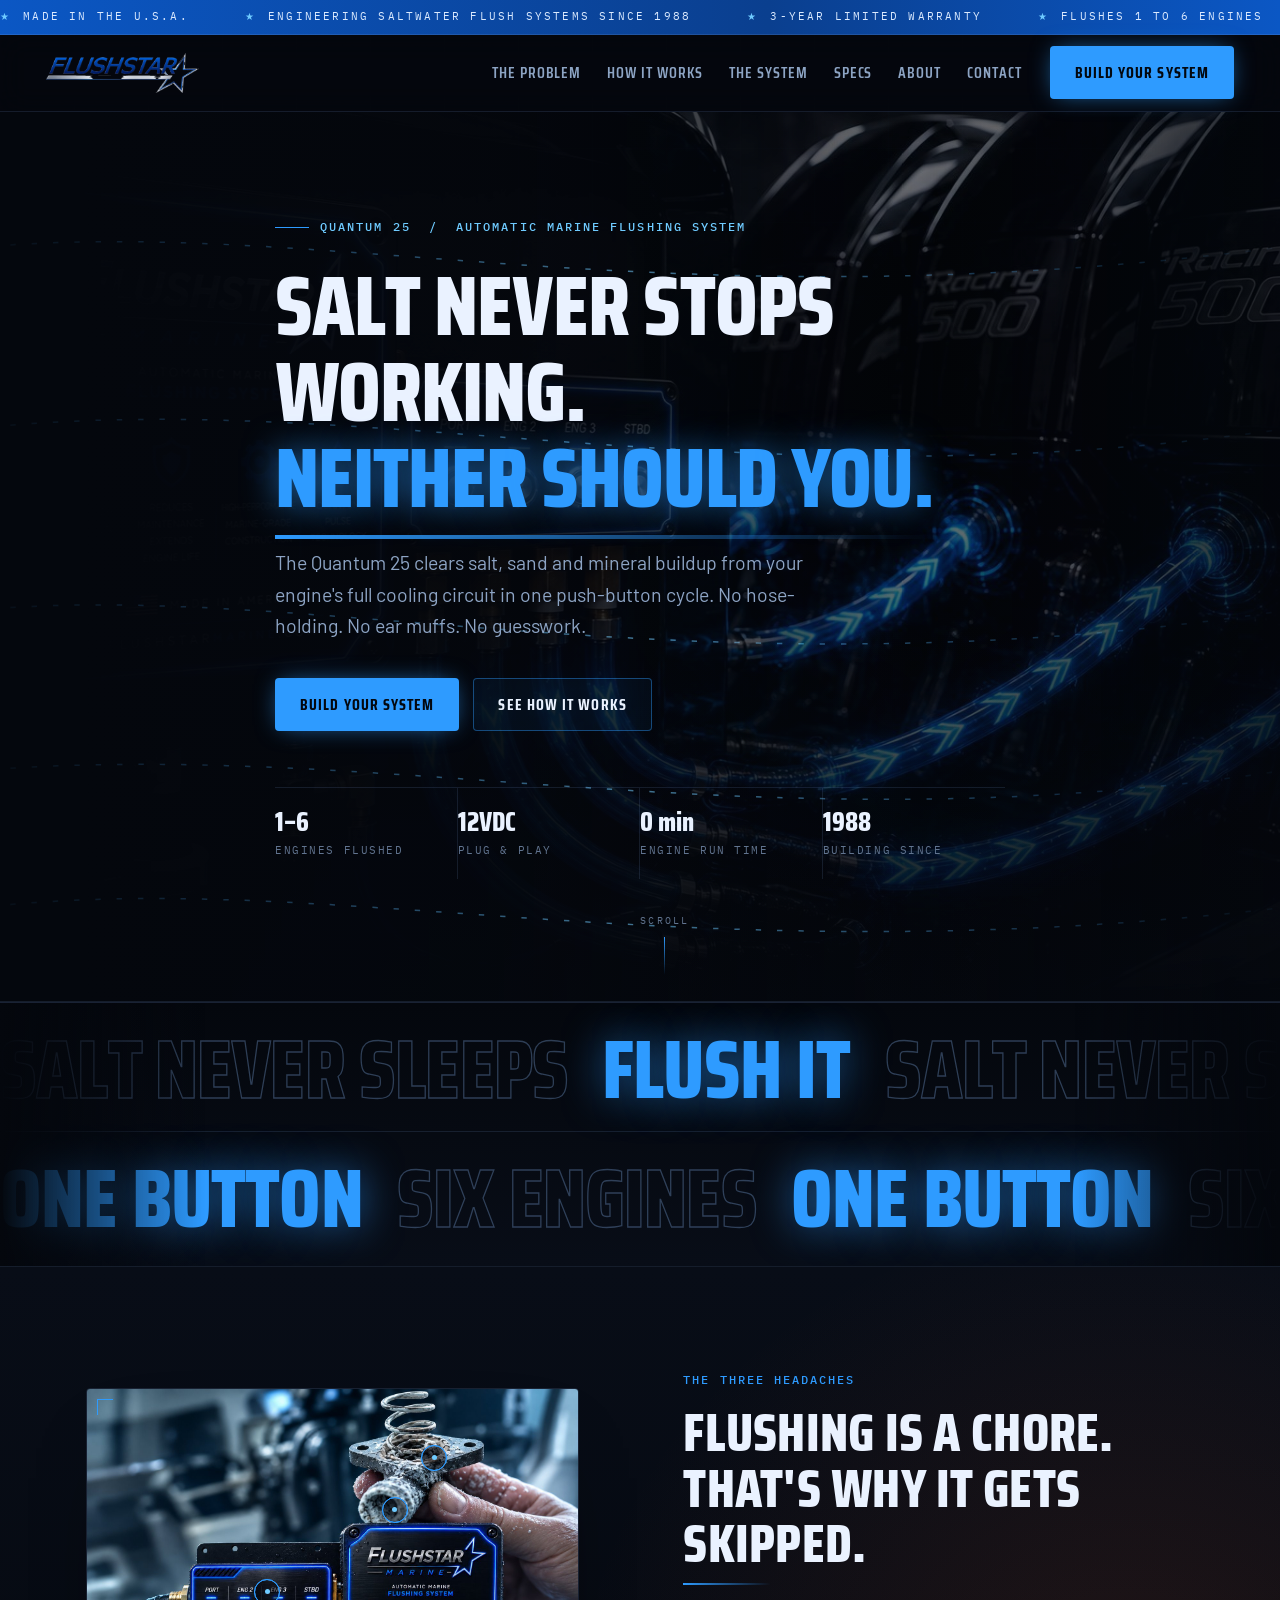
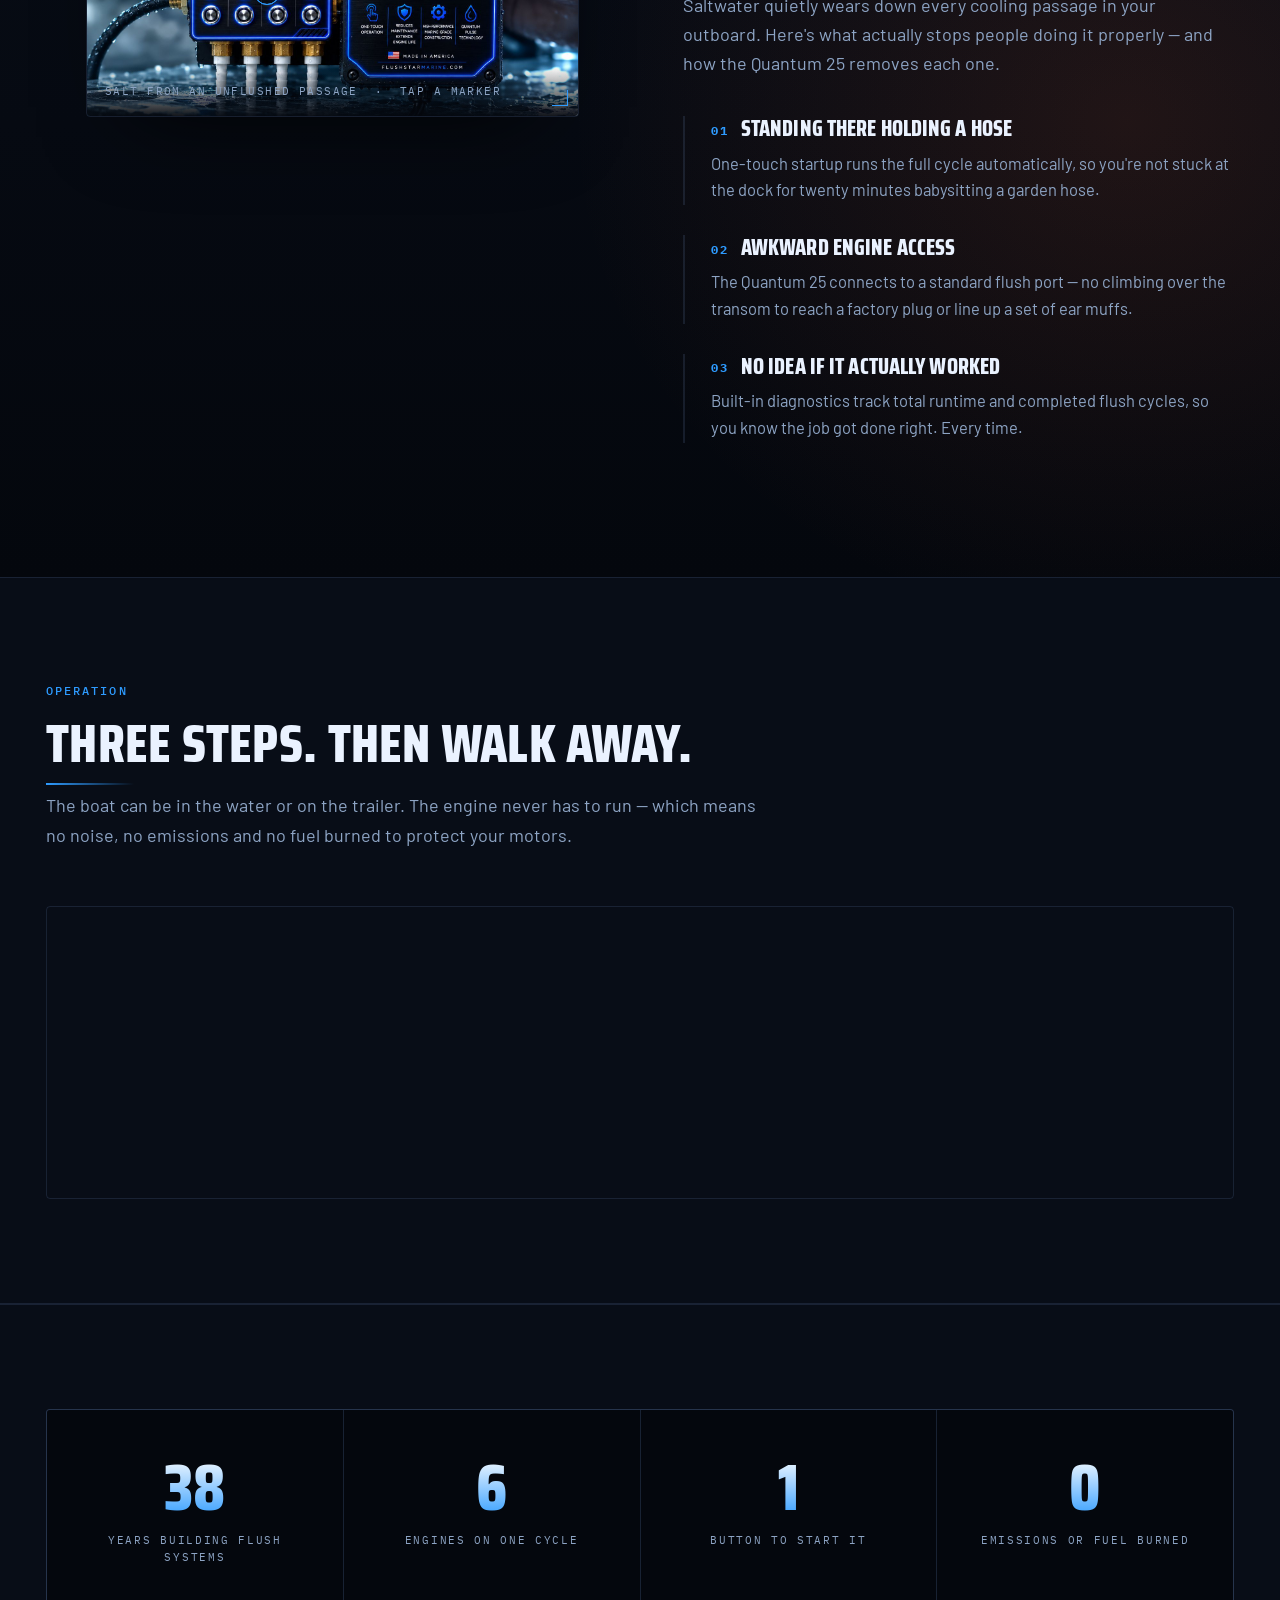
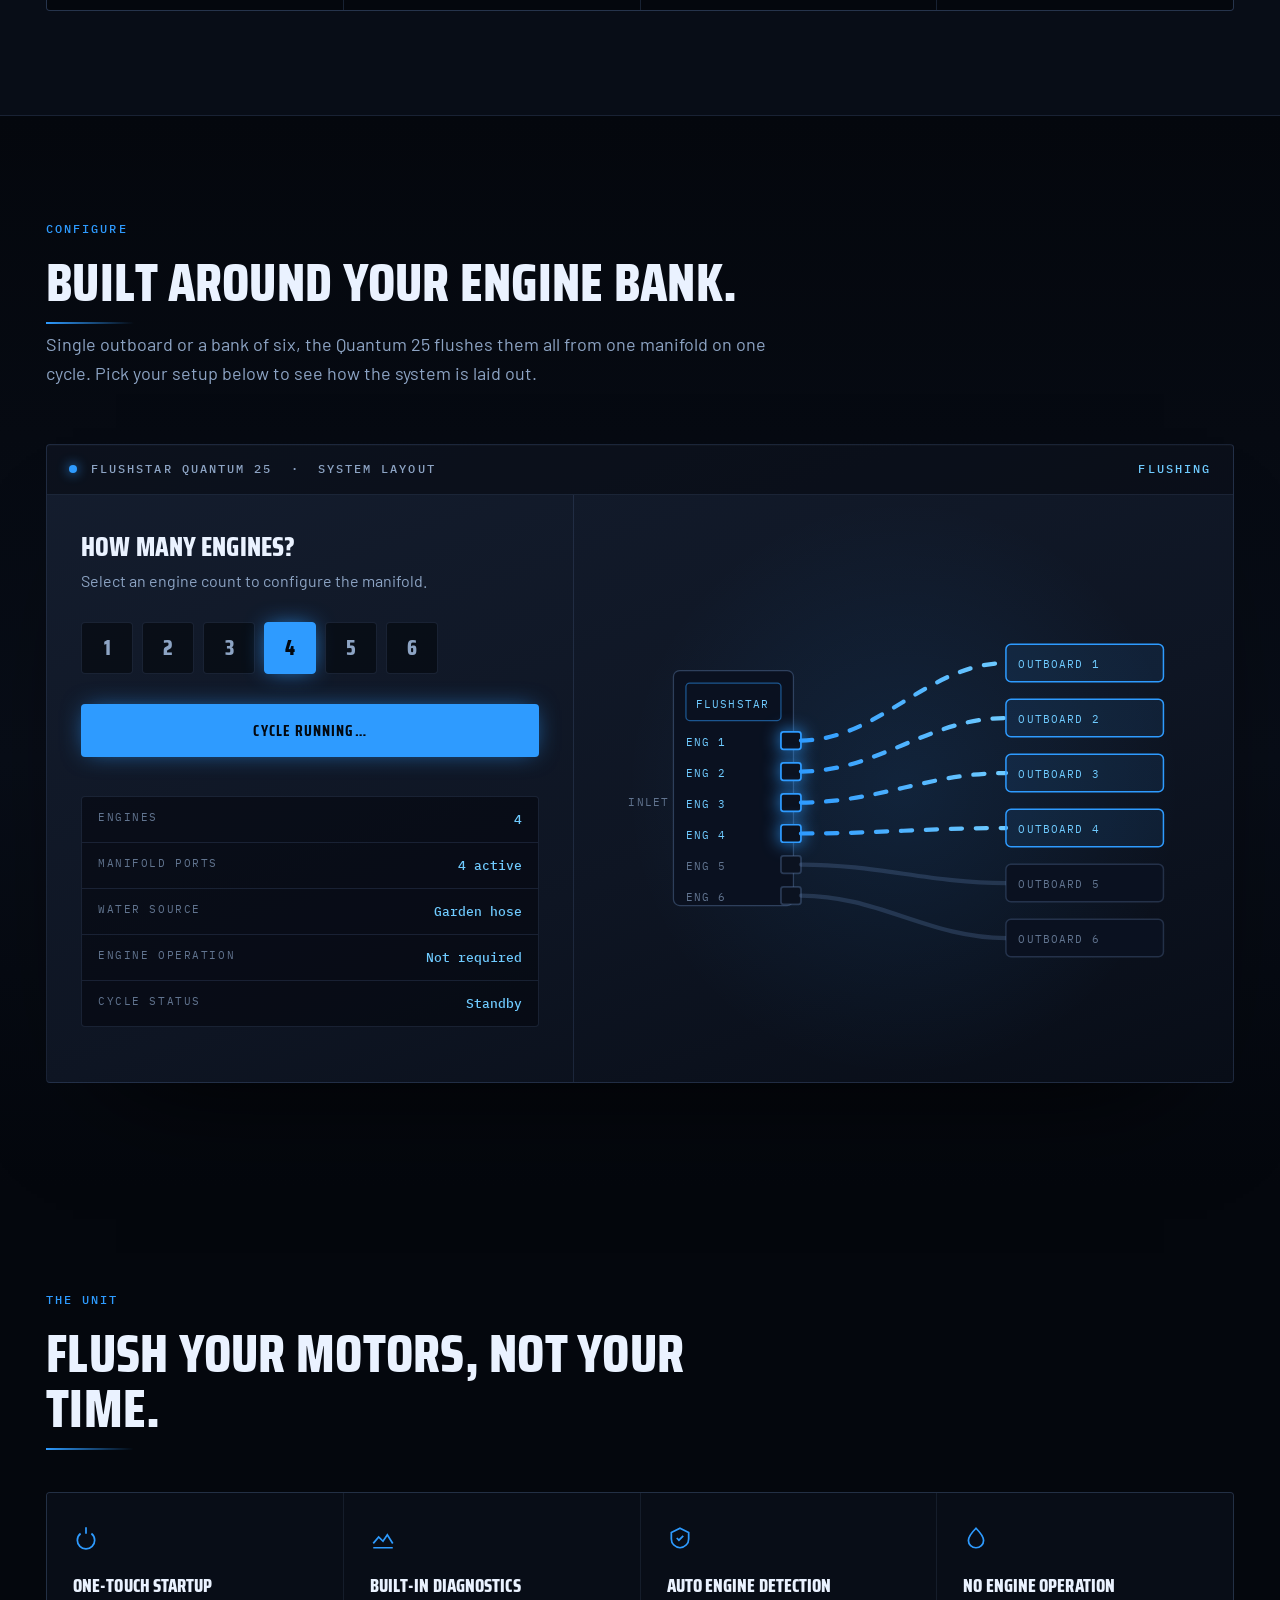
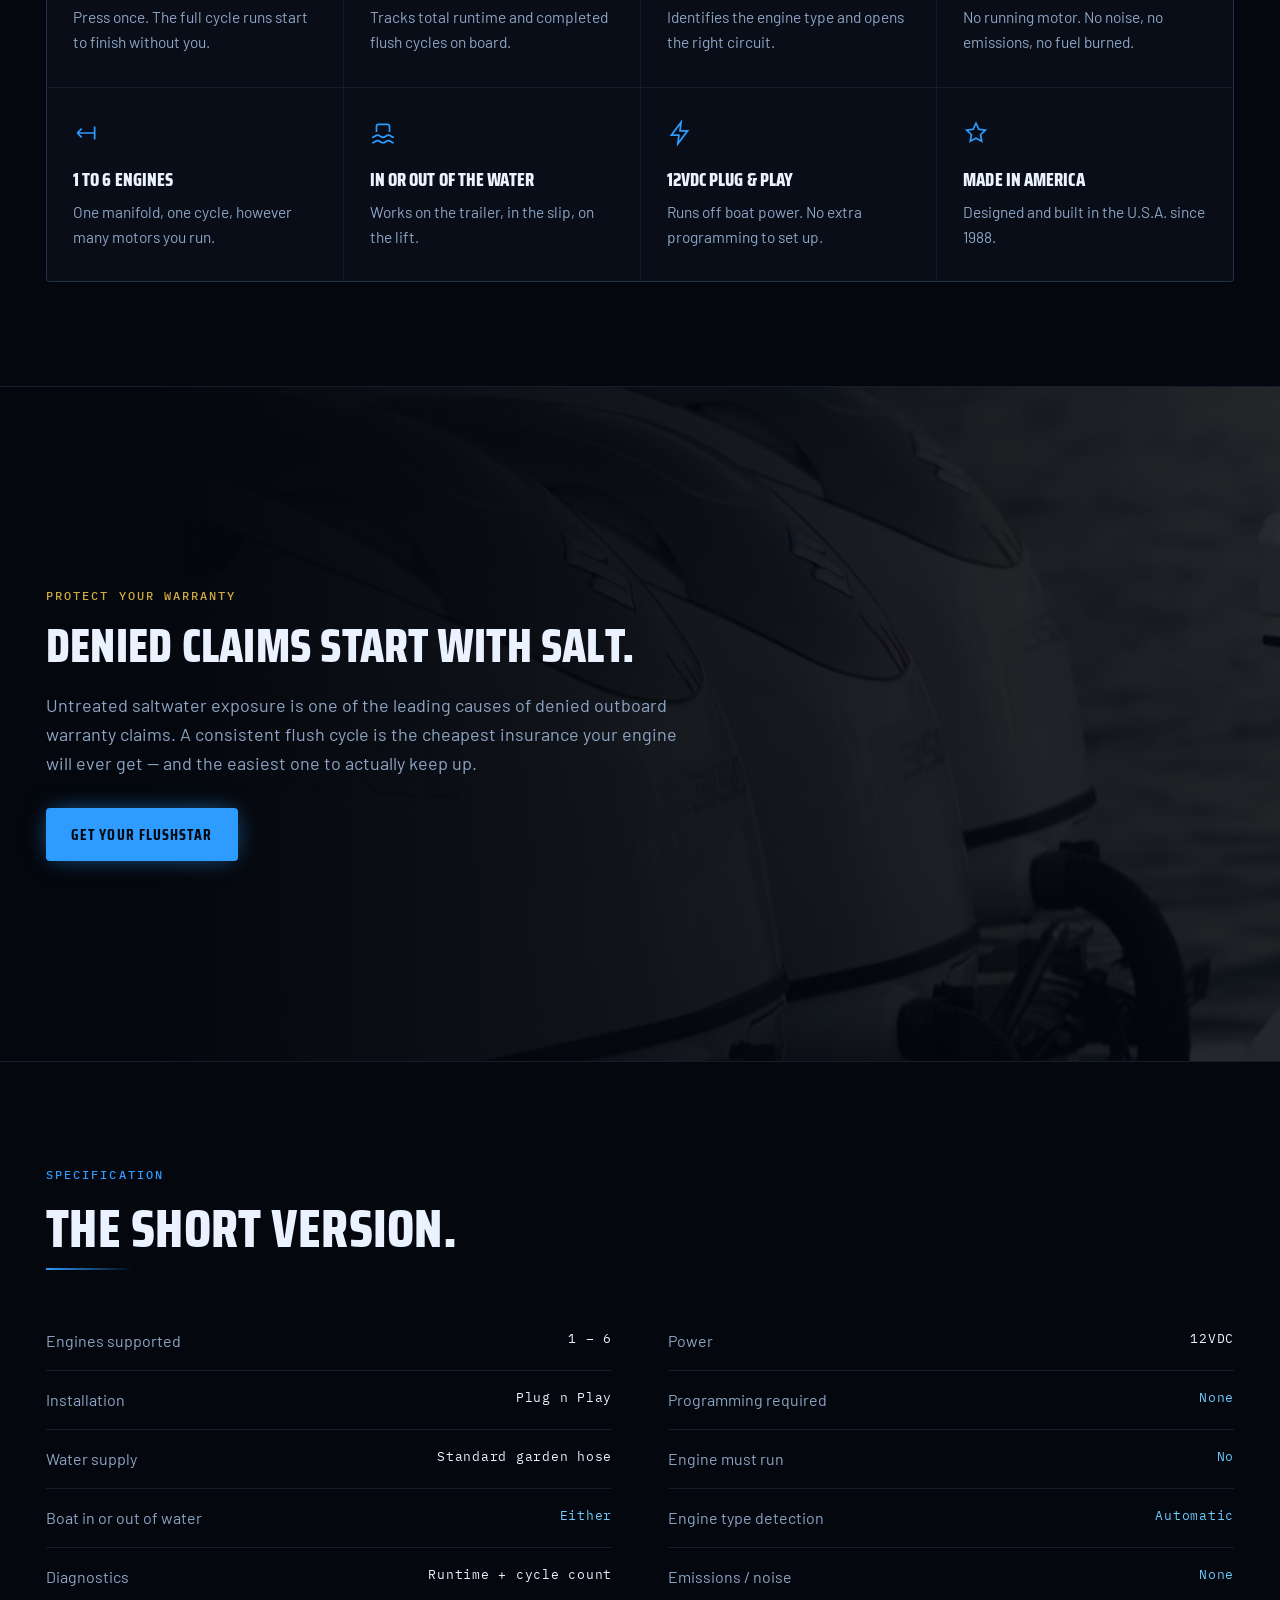
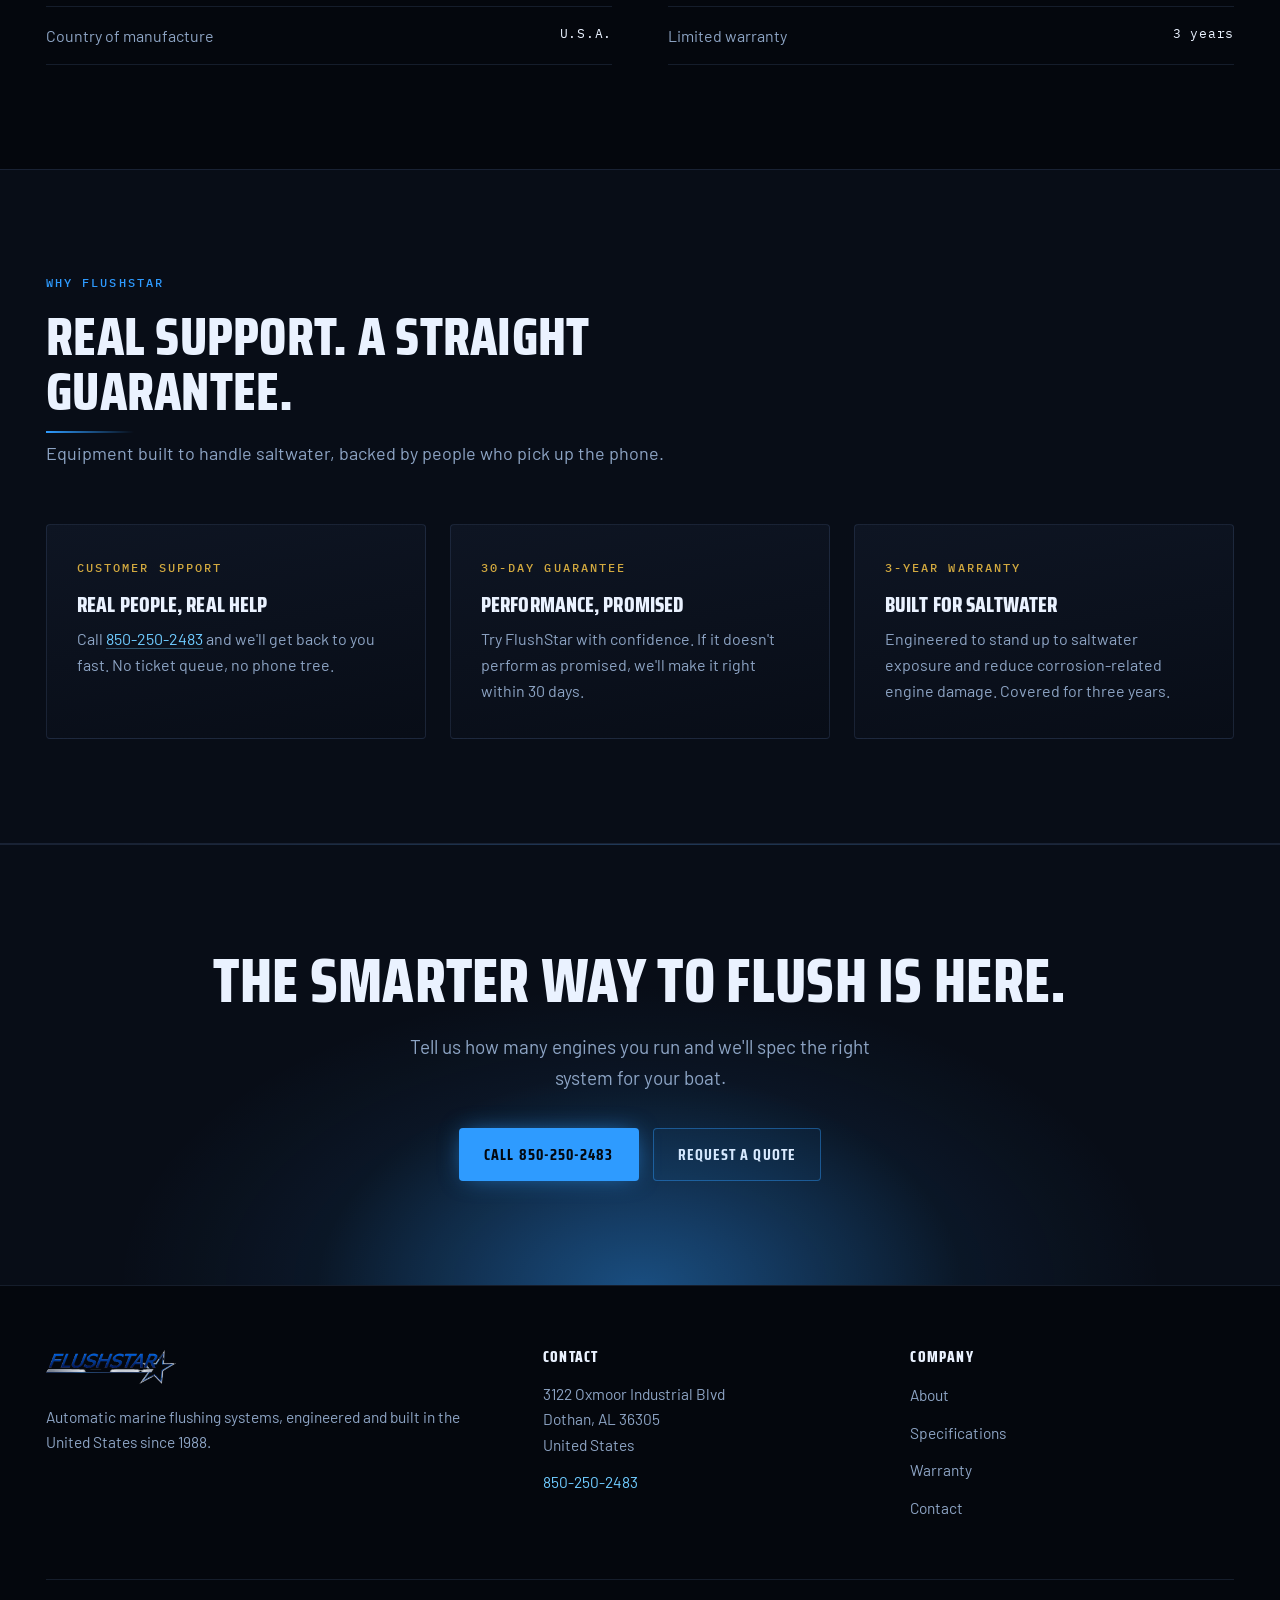
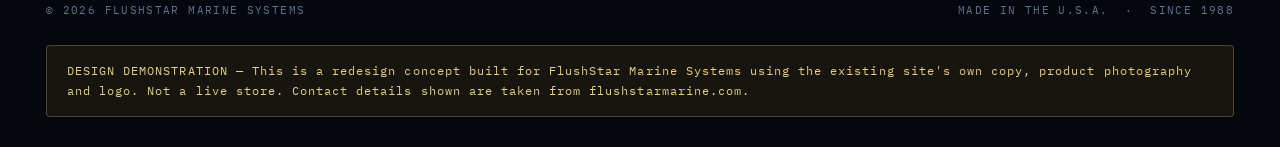
==== commit e9a03036: "Homepage energy pass: kinetic band, count-up stats, hotspots, parallax hero, auto-demo Co-Authored-B" ====
--- a/index.html
+++ b/index.html
@@ -6,12 +6,32 @@
 <title>FlushStar Marine Systems | Automatic Outboard Flushing System</title>
 <meta name="description" content="The Quantum 25 clears salt, sand and mineral buildup from your outboard's full cooling circuit in one push-button cycle. Flushes 1 to 6 engines. No engine operation. Made in the U.S.A. since 1988.">
 <link rel="icon" href="img/logo.png">
+
+<!-- Link preview (Open Graph / Twitter) -->
+<meta property="og:type" content="website">
+<meta property="og:site_name" content="FlushStar Marine Systems">
+<meta property="og:url" content="https://anirudhatalmale6-alt.github.io/flushstar-marine-redesign/">
+<meta property="og:title" content="FlushStar Marine Systems | Automatic Marine Flushing System">
+<meta property="og:description" content="The Quantum 25 clears salt, sand and mineral buildup from your outboard's full cooling circuit in one push-button cycle. Flushes 1 to 6 engines. Made in the U.S.A. since 1988.">
+<meta property="og:image" content="https://anirudhatalmale6-alt.github.io/flushstar-marine-redesign/og-image.jpg">
+<meta property="og:image:secure_url" content="https://anirudhatalmale6-alt.github.io/flushstar-marine-redesign/og-image.jpg">
+<meta property="og:image:type" content="image/jpeg">
+<meta property="og:image:width" content="1200">
+<meta property="og:image:height" content="630">
+<meta property="og:image:alt" content="FlushStar Marine Systems - Automatic Marine Flushing System">
+<meta name="twitter:card" content="summary_large_image">
+<meta name="twitter:title" content="FlushStar Marine Systems | Automatic Marine Flushing System">
+<meta name="twitter:description" content="One push-button cycle clears salt, sand and mineral buildup from up to six outboards. Made in the U.S.A. since 1988.">
+<meta name="twitter:image" content="https://anirudhatalmale6-alt.github.io/flushstar-marine-redesign/og-image.jpg">
+<meta name="theme-color" content="#04070D">
+
 <link rel="preconnect" href="https://fonts.googleapis.com">
 <link rel="preconnect" href="https://fonts.gstatic.com" crossorigin>
 <link href="https://fonts.googleapis.com/css2?family=Saira+Condensed:wght@500;600;700;800&family=Barlow:wght@400;500;600&family=IBM+Plex+Mono:wght@400;500;600&display=swap" rel="stylesheet">
 <link rel="stylesheet" href="style.css">
 </head>
 <body>
+<div class="progress" id="progress"></div>
 <div class="grid-bg"></div><div class="noise"></div>
 
 <div class="ticker">
@@ -46,10 +66,21 @@
 <!-- HERO -->
 <section class="hero" style="padding:0">
   <div class="hero-img"><img src="img/manifold.jpg" alt="FlushStar Quantum 25 manifold connected to a bank of outboard engines"></div>
+  <svg class="flowlines" viewBox="0 0 1200 800" preserveAspectRatio="none" aria-hidden="true">
+    <defs><linearGradient id="fl" x1="0" y1="0" x2="1" y2="0">
+      <stop offset="0%" stop-color="#2E9BFF" stop-opacity="0"/>
+      <stop offset="50%" stop-color="#6FCBFF"/>
+      <stop offset="100%" stop-color="#2E9BFF" stop-opacity="0"/></linearGradient></defs>
+    <path d="M-50 130 C 300 90, 620 210, 1250 120"/>
+    <path d="M-50 300 C 340 250, 700 380, 1250 290"/>
+    <path d="M-50 470 C 280 430, 660 560, 1250 460"/>
+    <path d="M-50 620 C 360 580, 720 700, 1250 610"/>
+    <path d="M-50 750 C 300 700, 640 820, 1250 740"/>
+  </svg>
   <div class="wrap">
     <div class="hero-in">
       <span class="eyebrow mono">Quantum 25 &nbsp;/&nbsp; Automatic Marine Flushing System</span>
-      <h1>Salt never stops working.<br><em>Neither should you.</em></h1>
+      <h1 id="h1">Salt never stops working.<br><em>Neither should you.</em></h1>
       <p class="lede">The Quantum 25 clears salt, sand and mineral buildup from your engine's full cooling
         circuit in one push-button cycle. No hose-holding. No ear muffs. No guesswork.</p>
       <div class="hero-cta">
@@ -64,16 +95,36 @@
       </div>
     </div>
   </div>
+  <div class="cue"><span>Scroll</span><i></i></div>
+</section>
+
+<!-- KINETIC BAND -->
+<section class="kinetic" aria-hidden="true">
+  <div class="kin-row kin-a">
+    <b>Salt never sleeps</b><b class="kin-hot">Flush it</b><b>Salt never sleeps</b><b class="kin-hot">Flush it</b>
+    <b>Salt never sleeps</b><b class="kin-hot">Flush it</b><b>Salt never sleeps</b><b class="kin-hot">Flush it</b>
+  </div>
+  <div class="kin-row kin-b" style="border-top:1px solid var(--line);margin-top:-6px">
+    <b class="kin-hot">One button</b><b>Six engines</b><b class="kin-hot">One button</b><b>Six engines</b>
+    <b class="kin-hot">One button</b><b>Six engines</b><b class="kin-hot">One button</b><b>Six engines</b>
+  </div>
 </section>
 
 <!-- PROBLEM -->
 <section class="problem" id="problem">
   <div class="wrap">
     <div class="split">
-      <figure class="figure rv">
+      <figure class="figure rv" id="corrFig">
         <span class="corner tl"></span><span class="corner br"></span>
         <img src="img/unit-corrosion.jpg" alt="A salt-encrusted thermostat housing held beside a FlushStar unit">
-        <figcaption>Salt buildup pulled from an unflushed cooling passage</figcaption>
+        <button class="hot" style="left:68%;top:17%" data-i="0" aria-expanded="false"
+                aria-label="What salt buildup looks like"><i></i></button>
+        <button class="hot" style="left:60%;top:33%" data-i="1" aria-expanded="false"
+                aria-label="A blocked cooling passage"><i></i></button>
+        <button class="hot" style="left:34%;top:58%" data-i="2" aria-expanded="false"
+                aria-label="The FlushStar manifold"><i></i></button>
+        <div class="hot-note" id="hotNote" style="left:5%;top:6%"></div>
+        <figcaption id="corrCap">Salt from an unflushed passage &nbsp;&middot;&nbsp; tap a marker</figcaption>
       </figure>
       <div class="rv">
         <div class="sec-head" style="margin-bottom:38px">
@@ -111,7 +162,7 @@
       <p>The boat can be in the water or on the trailer. The engine never has to run &mdash;
          which means no noise, no emissions and no fuel burned to protect your motors.</p>
     </div>
-    <div class="steps rv">
+    <div class="steps stagger rv">
       <div class="step">
         <span class="num">01</span>
         <h3>Connect freshwater</h3>
@@ -130,6 +181,18 @@
         <p>The cycle runs unattended and shuts itself down. Diagnostics log the runtime and the
            completed cycle count so you have a record, not a hope.</p>
       </div>
+    </div>
+  </div>
+</section>
+
+<!-- STATS -->
+<section class="stats">
+  <div class="wrap">
+    <div class="stat-grid stagger rv">
+      <div class="stat"><b data-count="38" data-suffix="">0</b><small>Years building flush systems</small></div>
+      <div class="stat"><b data-count="6" data-suffix="">0</b><small>Engines on one cycle</small></div>
+      <div class="stat"><b data-count="1" data-suffix="">0</b><small>Button to start it</small></div>
+      <div class="stat"><b data-count="0" data-suffix="">0</b><small>Emissions or fuel burned</small></div>
     </div>
   </div>
 </section>
@@ -197,7 +260,7 @@
       <span class="mono">The unit</span>
       <h2>Flush your motors, not your time.</h2>
     </div>
-    <div class="feat-grid rv">
+    <div class="feat-grid stagger rv">
       <div class="feat">
         <svg viewBox="0 0 24 24"><path d="M12 2v6M12 22a8 8 0 0 0 8-8 8 8 0 0 0-3-6.2M7 7.8A8 8 0 0 0 4 14a8 8 0 0 0 8 8"/></svg>
         <h3>One-touch startup</h3><p>Press once. The full cycle runs start to finish without you.</p>
@@ -285,7 +348,7 @@
       <h2>Real support. A straight guarantee.</h2>
       <p>Equipment built to handle saltwater, backed by people who pick up the phone.</p>
     </div>
-    <div class="trust rv">
+    <div class="trust stagger rv">
       <div class="tcard">
         <span class="mono">Customer support</span>
         <h3>Real people, real help</h3>
@@ -371,7 +434,107 @@
 var io=new IntersectionObserver(function(es){
   es.forEach(function(e){if(e.isIntersecting){e.target.classList.add('in');io.unobserve(e.target);}});
 },{threshold:.12,rootMargin:'0px 0px -8% 0px'});
-document.querySelectorAll('.rv').forEach(function(el){io.observe(el);});
+document.querySelectorAll('.rv, .sec-head').forEach(function(el){io.observe(el);});
+
+var REDUCED=window.matchMedia('(prefers-reduced-motion: reduce)').matches;
+
+/* ---- scroll progress + hero parallax ---- */
+var prog=document.getElementById('progress'), heroEl=document.querySelector('.hero'), ticking=false;
+function onScroll(){
+  var st=window.pageYOffset||document.documentElement.scrollTop;
+  var max=document.documentElement.scrollHeight-window.innerHeight;
+  prog.style.width=(max>0?(st/max)*100:0)+'%';
+  if(!REDUCED&&heroEl&&st<window.innerHeight*1.2){
+    heroEl.style.setProperty('--par',(st*0.16)+'px');
+  }
+  ticking=false;
+}
+window.addEventListener('scroll',function(){
+  if(!ticking){ticking=true;requestAnimationFrame(onScroll);}
+},{passive:true});
+onScroll();
+
+/* ---- headline word-by-word reveal ---- */
+(function(){
+  var h=document.getElementById('h1'); if(!h||REDUCED)return;
+  var i=0;
+  function wrap(node){
+    var out=[];
+    [].slice.call(node.childNodes).forEach(function(n){
+      if(n.nodeType===3){
+        var frag=document.createDocumentFragment();
+        n.textContent.split(/(\s+)/).forEach(function(t){
+          if(!t.trim()){frag.appendChild(document.createTextNode(t));return;}
+          var s=document.createElement('span');
+          s.className='w'; s.textContent=t;
+          s.style.animationDelay=(0.12+i*0.055).toFixed(3)+'s'; i++;
+          frag.appendChild(s);
+        });
+        out.push([n,frag]);
+      } else if(n.nodeType===1 && n.tagName!=='BR'){ wrap(n); }
+    });
+    out.forEach(function(pair){node.replaceChild(pair[1],pair[0]);});
+  }
+  wrap(h);
+})();
+
+/* ---- count-up stats ---- */
+var cio=new IntersectionObserver(function(es){
+  es.forEach(function(e){
+    if(!e.isIntersecting)return;
+    cio.unobserve(e.target);
+    var b=e.target, target=parseInt(b.dataset.count,10), t0=null, DUR=1250;
+    if(REDUCED||target===0){b.textContent=target;return;}
+    function step(ts){
+      if(!t0)t0=ts;
+      var p=Math.min((ts-t0)/DUR,1);
+      var eased=1-Math.pow(1-p,3);
+      b.textContent=Math.round(target*eased);
+      if(p<1)requestAnimationFrame(step);
+    }
+    requestAnimationFrame(step);
+  });
+},{threshold:.6});
+document.querySelectorAll('.stat b[data-count]').forEach(function(b){cio.observe(b);});
+
+/* ---- corrosion hotspots ---- */
+(function(){
+  var NOTES=[
+    ['Salt buildup','This is what comes out of a cooling passage that never gets flushed. Every trip in salt water adds another layer.'],
+    ['A blocked passage','Once the mineral crust closes the passage, coolant stops moving and the powerhead starts running hot.'],
+    ['The fix','The Quantum 25 pushes fresh water through that entire circuit on one push-button cycle, before any of it can set.']
+  ];
+  var note=document.getElementById('hotNote');
+  var hots=[].slice.call(document.querySelectorAll('#corrFig .hot'));
+  if(!note||!hots.length)return;
+  var openIdx=-1;
+  function close(){
+    openIdx=-1; note.classList.remove('show');
+    hots.forEach(function(h){h.setAttribute('aria-expanded','false');});
+  }
+  hots.forEach(function(h){
+    h.addEventListener('click',function(ev){
+      ev.stopPropagation();
+      var i=+h.dataset.i;
+      if(openIdx===i){close();return;}
+      close(); openIdx=i;
+      note.innerHTML='<b>'+NOTES[i][0]+'</b>'+NOTES[i][1];
+      note.classList.add('show');
+      h.setAttribute('aria-expanded','true');
+    });
+  });
+  document.addEventListener('click',function(){if(openIdx>-1)close();});
+  document.addEventListener('keydown',function(e){if(e.key==='Escape')close();});
+})();
+
+/* ---- feature card cursor glow ---- */
+document.querySelectorAll('.feat').forEach(function(f){
+  f.addEventListener('mousemove',function(e){
+    var r=f.getBoundingClientRect();
+    f.style.setProperty('--mx',(e.clientX-r.left)+'px');
+    f.style.setProperty('--my',(e.clientY-r.top)+'px');
+  });
+});
 
 /* ---- engine configurator ---- */
 var MAX=6, count=4, running=false;
@@ -458,6 +621,22 @@
 });
 
 buildDial();buildDiagram();
+
+/* auto-demo the cycle the first time the panel scrolls into view */
+(function(){
+  var panel=document.querySelector('#system .panel');
+  if(!panel||REDUCED)return;
+  var once=new IntersectionObserver(function(es){
+    es.forEach(function(e){
+      if(!e.isIntersecting)return;
+      once.unobserve(e.target);
+      setTimeout(function(){
+        if(!running)document.getElementById('runBtn').click();
+      },700);
+    });
+  },{threshold:.45});
+  once.observe(panel);
+})();
 </script>
 </body>
 </html>
--- a/style.css
+++ b/style.css
@@ -79,7 +79,7 @@
 .hero-img::after{content:"";position:absolute;inset:0;
   background:linear-gradient(90deg,var(--abyss) 6%,rgba(4,7,13,.9) 38%,rgba(4,7,13,.28) 72%,rgba(4,7,13,.72)),
              linear-gradient(0deg,var(--abyss),transparent 42%)}
-.hero-in{position:relative;z-index:2;padding:96px 0 84px;max-width:730px}
+.hero-in{position:relative;z-index:2;padding:96px 0 122px;max-width:730px}
 .eyebrow{display:inline-flex;align-items:center;gap:11px;color:var(--volt-hot);margin-bottom:26px}
 .eyebrow::before{content:"";width:34px;height:1px;background:var(--volt)}
 h1{font-size:clamp(44px,6.6vw,86px);letter-spacing:-.012em}
@@ -284,3 +284,160 @@
   *{animation:none!important;transition:none!important}
   .rv{opacity:1;transform:none}
 }
+
+/* ============================================================
+   EXCITEMENT LAYER
+   ============================================================ */
+
+/* scroll progress */
+.progress{position:fixed;top:0;left:0;height:3px;width:0;z-index:99;
+  background:linear-gradient(90deg,var(--volt-deep),var(--volt),var(--volt-hot));
+  box-shadow:0 0 14px rgba(46,155,255,.8);transition:width .08s linear}
+
+/* --- hero drama --- */
+.hero{--par:0px}
+.hero-img img{transform:scale(1.08) translateY(var(--par));transition:transform .1s linear;will-change:transform}
+.flowlines{position:absolute;inset:0;z-index:1;pointer-events:none;opacity:.55;mix-blend-mode:screen}
+.flowlines path{fill:none;stroke:url(#fl);stroke-width:1.4;stroke-dasharray:5 15;
+  animation:fldash 3.4s linear infinite}
+.flowlines path:nth-child(2){animation-duration:4.6s;animation-delay:-1.2s}
+.flowlines path:nth-child(3){animation-duration:2.9s;animation-delay:-.6s}
+.flowlines path:nth-child(4){animation-duration:5.2s;animation-delay:-2.1s}
+.flowlines path:nth-child(5){animation-duration:3.9s;animation-delay:-.3s}
+@keyframes fldash{to{stroke-dashoffset:-200}}
+
+/* headline word reveal */
+h1 .w{display:inline-block;opacity:0;transform:translateY(28px) rotate(2deg);
+  animation:wordin .78s cubic-bezier(.16,.9,.3,1) forwards}
+@keyframes wordin{to{opacity:1;transform:none}}
+h1 em{position:relative}
+h1 em::after{content:"";position:absolute;left:0;bottom:.06em;height:4px;width:0;
+  background:linear-gradient(90deg,var(--volt),transparent);
+  animation:ul 1.1s .9s cubic-bezier(.2,.8,.3,1) forwards}
+@keyframes ul{to{width:100%}}
+
+.hero .eyebrow,.hero p.lede,.hero-cta,.spec-strip{opacity:0;animation:fadeUp .8s cubic-bezier(.16,.9,.3,1) forwards}
+.hero .eyebrow{animation-delay:.05s}
+.hero p.lede{animation-delay:.62s}
+.hero-cta{animation-delay:.78s}
+.spec-strip{animation-delay:.94s}
+@keyframes fadeUp{from{opacity:0;transform:translateY(20px)}to{opacity:1;transform:none}}
+
+/* scroll cue */
+.cue{position:absolute;left:50%;bottom:26px;transform:translateX(-50%);z-index:3;
+  display:flex;flex-direction:column;align-items:center;gap:9px;opacity:0;
+  animation:fadeUp .8s 1.5s forwards}
+.cue span{font-family:'IBM Plex Mono',monospace;font-size:9.5px;letter-spacing:.24em;
+  text-transform:uppercase;color:var(--mute-2)}
+.cue i{display:block;width:1px;height:38px;background:linear-gradient(var(--volt),transparent);
+  position:relative;overflow:hidden}
+.cue i::after{content:"";position:absolute;top:-38px;left:0;width:1px;height:38px;
+  background:var(--volt-hot);animation:cuedrop 1.9s ease-in-out infinite}
+@keyframes cuedrop{0%{top:-38px}60%,100%{top:38px}}
+
+/* buttons: shine sweep */
+.btn-primary{position:relative;overflow:hidden}
+.btn-primary::after{content:"";position:absolute;top:0;left:-120%;width:60%;height:100%;
+  background:linear-gradient(100deg,transparent,rgba(255,255,255,.55),transparent);
+  transform:skewX(-18deg);animation:shine 4.6s ease-in-out infinite}
+@keyframes shine{0%,68%{left:-120%}86%,100%{left:180%}}
+
+/* --- kinetic marquee band --- */
+.kinetic{padding:0;border-block:1px solid var(--line);overflow:hidden;
+  background:linear-gradient(180deg,var(--abyss),var(--hull));position:relative}
+.kinetic::before,.kinetic::after{content:"";position:absolute;top:0;bottom:0;width:16%;z-index:2;pointer-events:none}
+.kinetic::before{left:0;background:linear-gradient(90deg,var(--abyss),transparent)}
+.kinetic::after{right:0;background:linear-gradient(270deg,var(--abyss),transparent)}
+.kin-row{display:flex;white-space:nowrap;gap:0;padding:26px 0}
+.kin-row b{font-family:'Saira Condensed',sans-serif;font-weight:800;text-transform:uppercase;
+  font-size:clamp(38px,6.4vw,84px);line-height:1;letter-spacing:-.01em;padding-right:34px;
+  color:transparent;-webkit-text-stroke:1.3px rgba(126,166,222,.34)}
+.kin-row b.kin-hot{color:var(--volt);-webkit-text-stroke:0;text-shadow:0 0 40px rgba(46,155,255,.6)}
+.kin-a{animation:kin 26s linear infinite}
+.kin-b{animation:kin 34s linear infinite reverse}
+@keyframes kin{to{transform:translateX(-50%)}}
+
+/* --- stats count-up --- */
+.stats{background:var(--hull);border-block:1px solid var(--line)}
+.stat-grid{display:grid;grid-template-columns:repeat(4,1fr);gap:1px;background:var(--line);
+  border:1px solid var(--line);border-radius:var(--r);overflow:hidden}
+.stat{background:var(--abyss);padding:44px 30px;text-align:center;position:relative;overflow:hidden}
+.stat::after{content:"";position:absolute;left:50%;bottom:0;width:0;height:2px;background:var(--volt);
+  transform:translateX(-50%);transition:width .6s cubic-bezier(.2,.8,.3,1)}
+.stat:hover::after{width:70%}
+.stat b{display:block;font-family:'Saira Condensed',sans-serif;font-weight:800;
+  font-size:clamp(44px,5.4vw,66px);line-height:1;
+  background:linear-gradient(180deg,#fff,var(--volt));-webkit-background-clip:text;
+  background-clip:text;color:transparent}
+.stat small{display:block;margin-top:12px;color:var(--mute);font-family:'IBM Plex Mono',monospace;
+  font-size:10.5px;letter-spacing:.16em;text-transform:uppercase}
+
+/* --- hotspots on the corrosion figure --- */
+.hot{position:absolute;width:26px;height:26px;border-radius:50%;z-index:4;cursor:pointer;
+  border:1px solid var(--volt);background:rgba(4,7,13,.55);padding:0;
+  display:grid;place-items:center;transition:.25s}
+.hot::before{content:"";position:absolute;inset:-1px;border-radius:50%;border:1px solid var(--volt);
+  animation:ping 2.6s cubic-bezier(0,.5,.5,1) infinite}
+.hot i{width:5px;height:5px;border-radius:50%;background:var(--volt-hot);display:block}
+.hot:hover,.hot[aria-expanded="true"]{background:var(--volt);transform:scale(1.16)}
+.hot:hover i,.hot[aria-expanded="true"] i{background:#03080F}
+@keyframes ping{0%{transform:scale(1);opacity:.9}70%,100%{transform:scale(2.5);opacity:0}}
+.hot-note{position:absolute;z-index:5;max-width:236px;padding:13px 15px;border-radius:var(--r);
+  background:rgba(6,11,20,.96);border:1px solid var(--line-hot);color:var(--ice);font-size:14px;
+  line-height:1.5;box-shadow:0 20px 44px -20px #000;opacity:0;visibility:hidden;
+  transform:translateY(8px);transition:.25s;pointer-events:none}
+.hot-note.show{opacity:1;visibility:visible;transform:none}
+.hot-note b{display:block;font-family:'IBM Plex Mono',monospace;font-size:10px;letter-spacing:.15em;
+  text-transform:uppercase;color:var(--volt-hot);margin-bottom:6px}
+
+/* --- feature card tilt --- */
+.feat{position:relative;transform-style:preserve-3d;transition:transform .3s ease,background .3s}
+.feat::after{content:"";position:absolute;inset:0;pointer-events:none;opacity:0;transition:opacity .3s;
+  background:radial-gradient(220px circle at var(--mx,50%) var(--my,50%),rgba(46,155,255,.16),transparent 70%)}
+.feat:hover::after{opacity:1}
+.feat svg{transition:transform .35s cubic-bezier(.2,.8,.3,1)}
+.feat:hover svg{transform:translateY(-3px) scale(1.12)}
+
+/* --- section heading sweep --- */
+.sec-head h2{position:relative;display:inline-block}
+.sec-head.in h2::after{content:"";position:absolute;left:0;bottom:-14px;height:2px;width:0;
+  background:linear-gradient(90deg,var(--volt),transparent);
+  animation:sweep 1s .18s cubic-bezier(.2,.8,.3,1) forwards}
+@keyframes sweep{to{width:88px}}
+
+/* --- CTA aurora --- */
+.cta{overflow:hidden;position:relative}
+.cta::before{content:"";position:absolute;left:50%;bottom:-320px;width:900px;height:620px;
+  transform:translateX(-50%);border-radius:50%;pointer-events:none;
+  background:radial-gradient(closest-side,rgba(46,155,255,.34),transparent 72%);
+  animation:aurora 7.5s ease-in-out infinite}
+@keyframes aurora{0%,100%{opacity:.55;transform:translateX(-50%) scale(1)}
+  50%{opacity:1;transform:translateX(-52%) scale(1.14)}}
+
+/* --- staggered reveal children --- */
+.stagger>*{opacity:0;transform:translateY(22px)}
+.stagger.in>*{animation:fadeUp .66s cubic-bezier(.16,.9,.3,1) forwards}
+.stagger.in>*:nth-child(1){animation-delay:.02s}
+.stagger.in>*:nth-child(2){animation-delay:.08s}
+.stagger.in>*:nth-child(3){animation-delay:.14s}
+.stagger.in>*:nth-child(4){animation-delay:.2s}
+.stagger.in>*:nth-child(5){animation-delay:.26s}
+.stagger.in>*:nth-child(6){animation-delay:.32s}
+.stagger.in>*:nth-child(7){animation-delay:.38s}
+.stagger.in>*:nth-child(8){animation-delay:.44s}
+
+@media(max-width:960px){
+  .stat-grid{grid-template-columns:repeat(2,1fr)}
+  .flowlines{opacity:.32}
+}
+@media(max-width:560px){
+  .cue{display:none}
+  .figure figcaption{font-size:9.5px;padding:11px 13px}
+  .hot{width:22px;height:22px}
+  .stat{padding:32px 18px}
+}
+@media(prefers-reduced-motion:reduce){
+  .kin-a,.kin-b,.flowlines path,.btn-primary::after,.cta::before,.hot::before{animation:none!important}
+  h1 .w,.hero .eyebrow,.hero p.lede,.hero-cta,.spec-strip,.stagger>*{opacity:1!important;transform:none!important;animation:none!important}
+  .hero-img img{transform:none!important}
+}
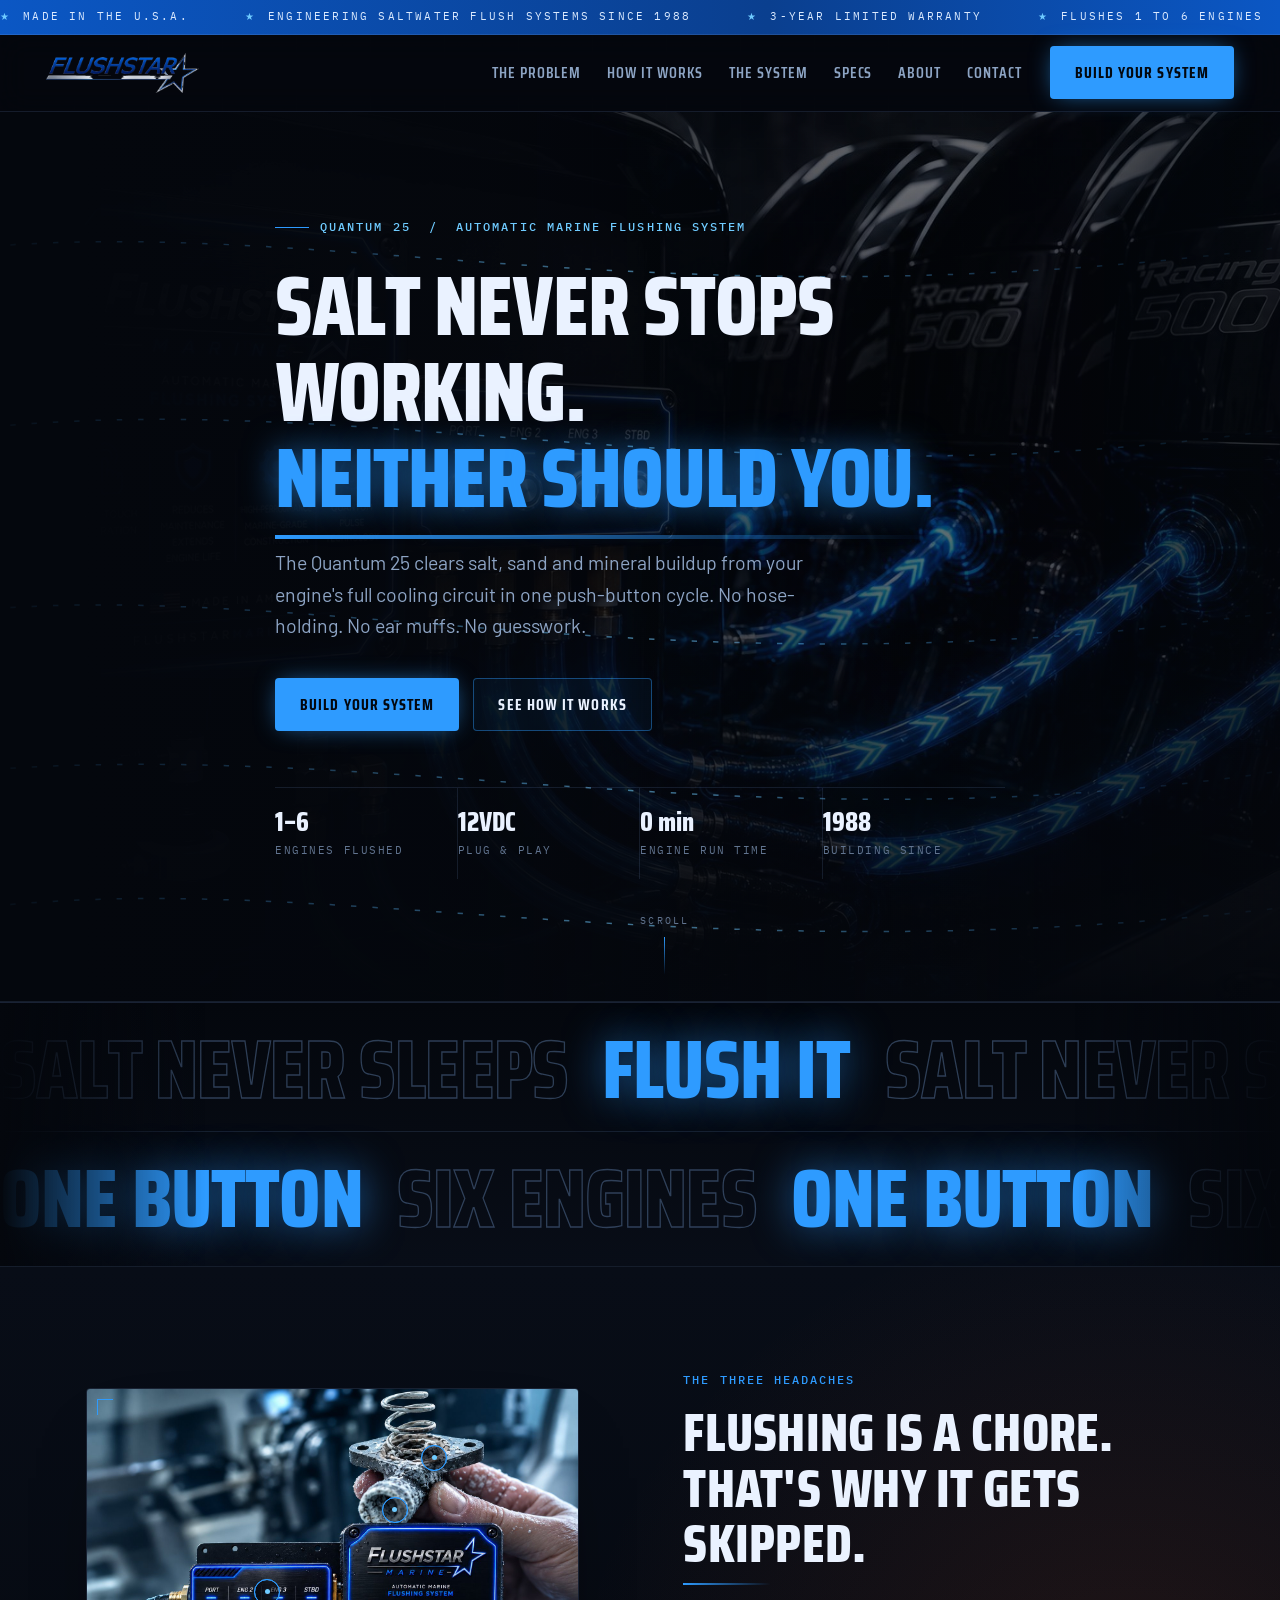
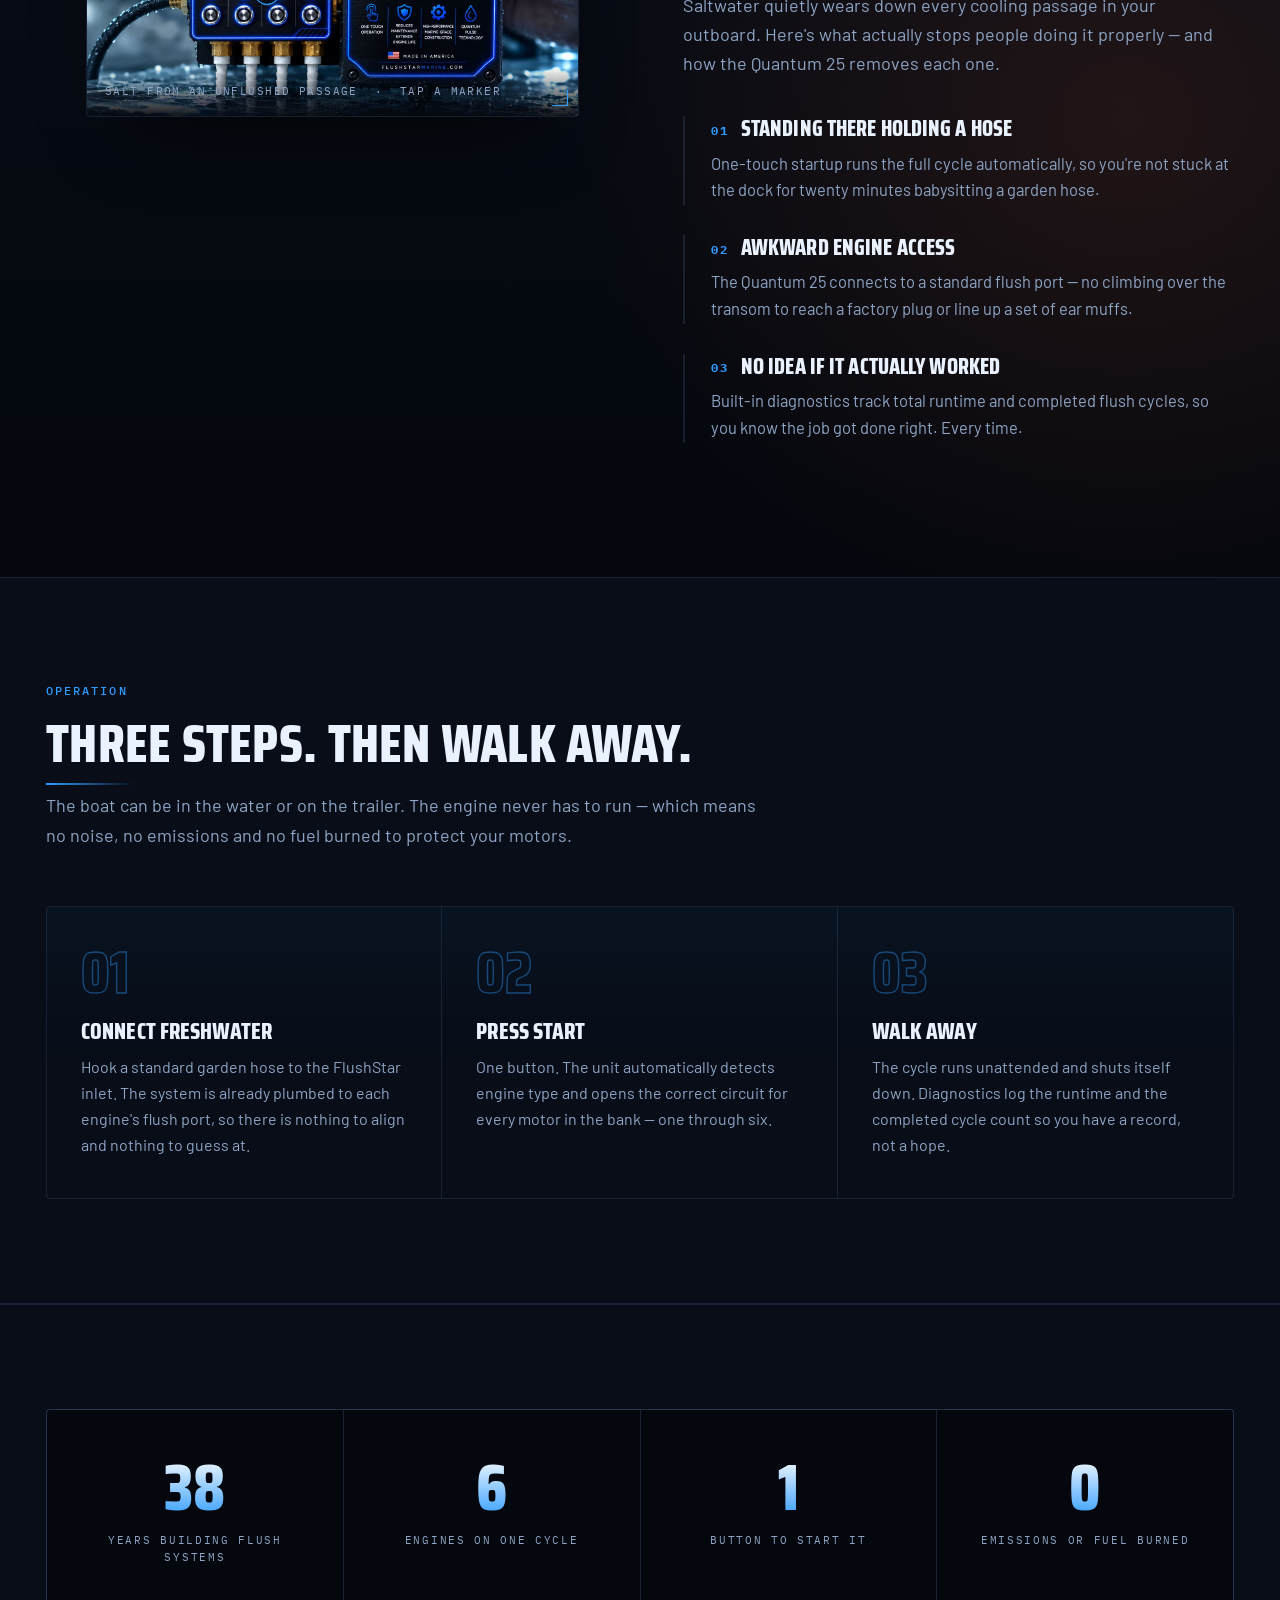
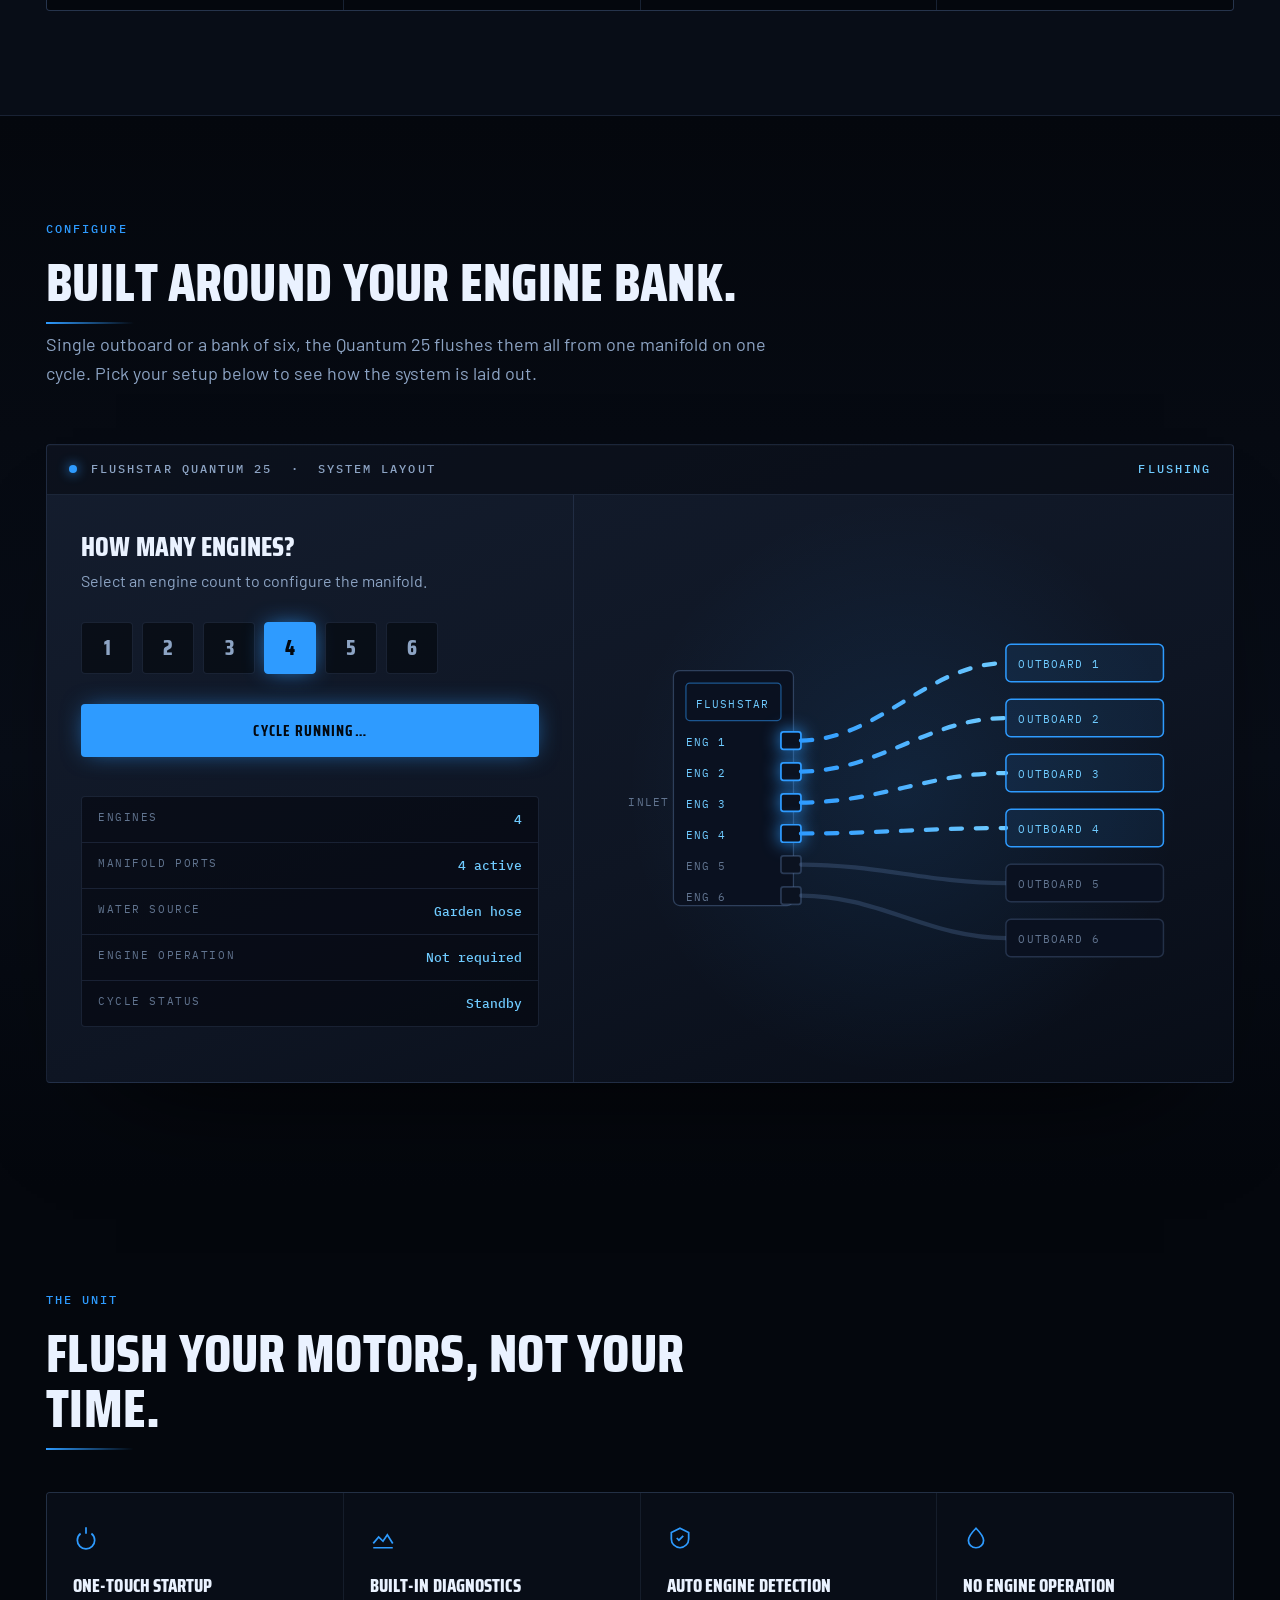
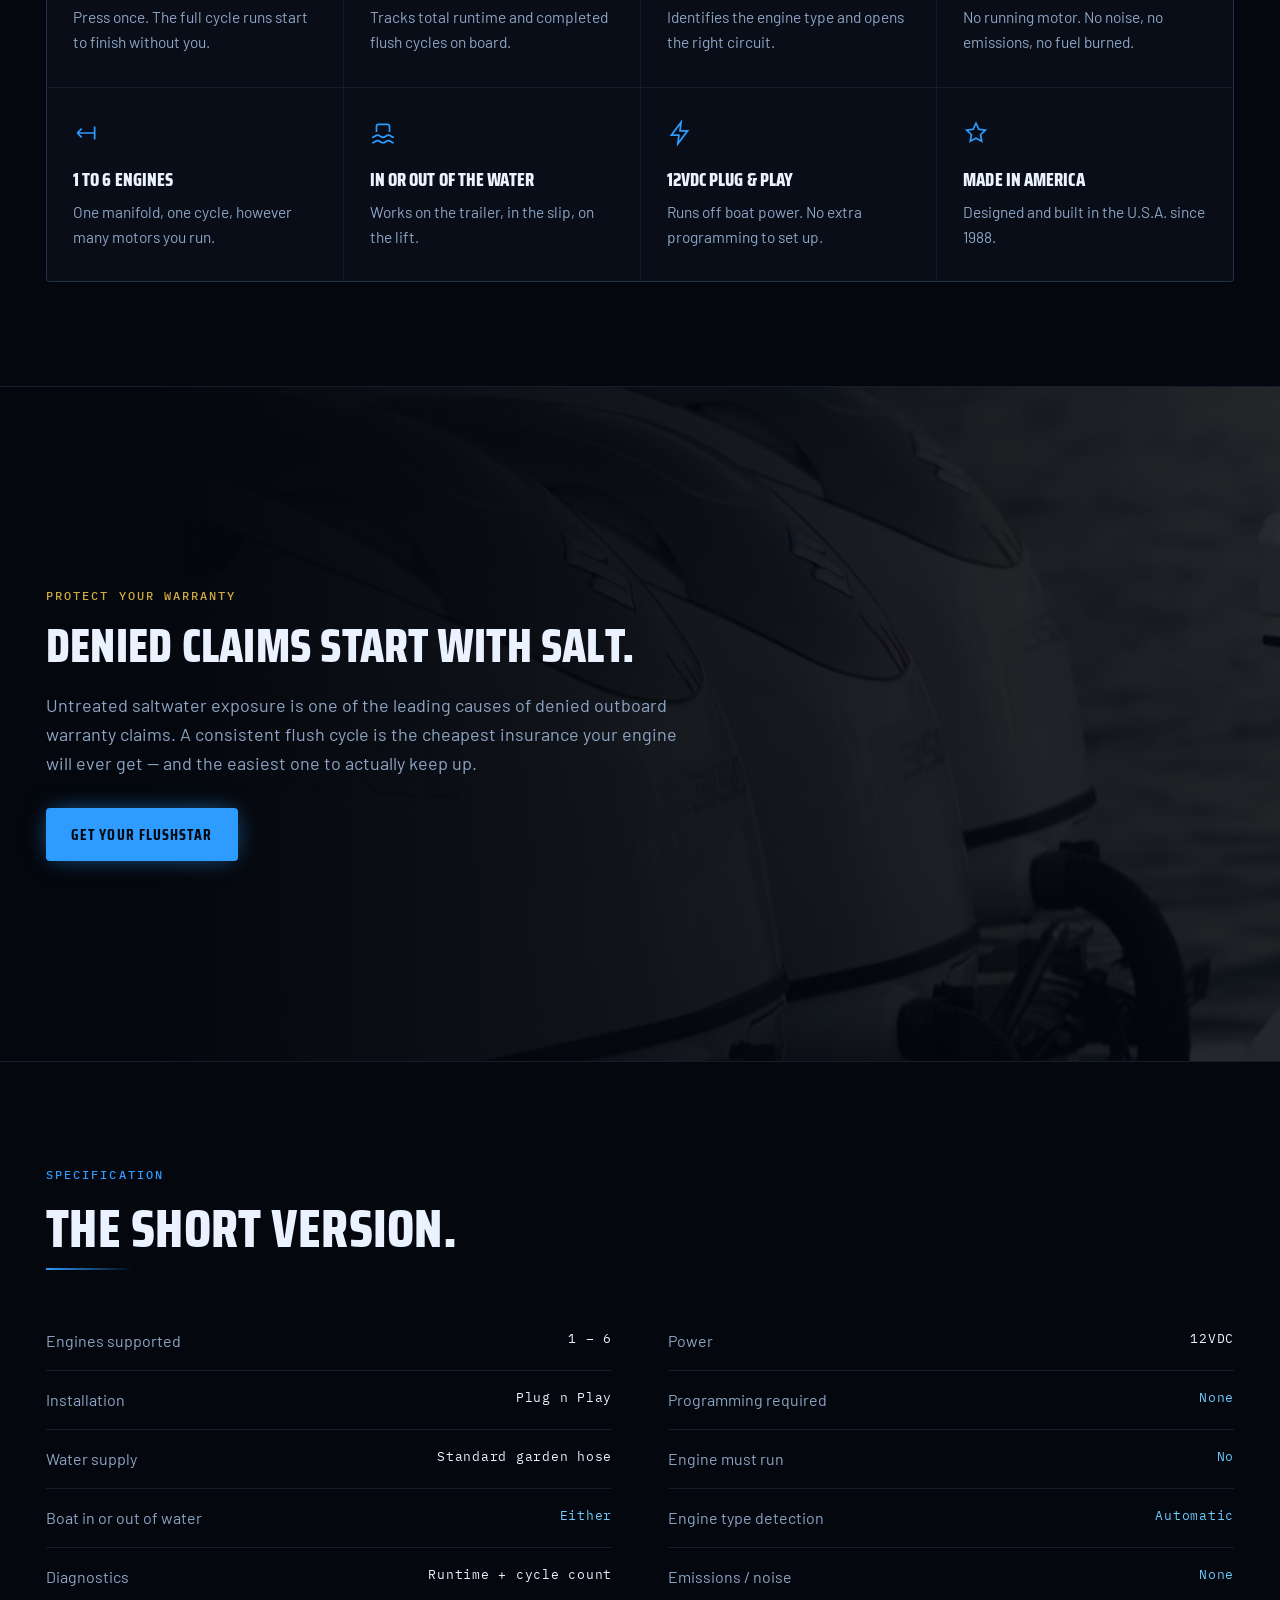
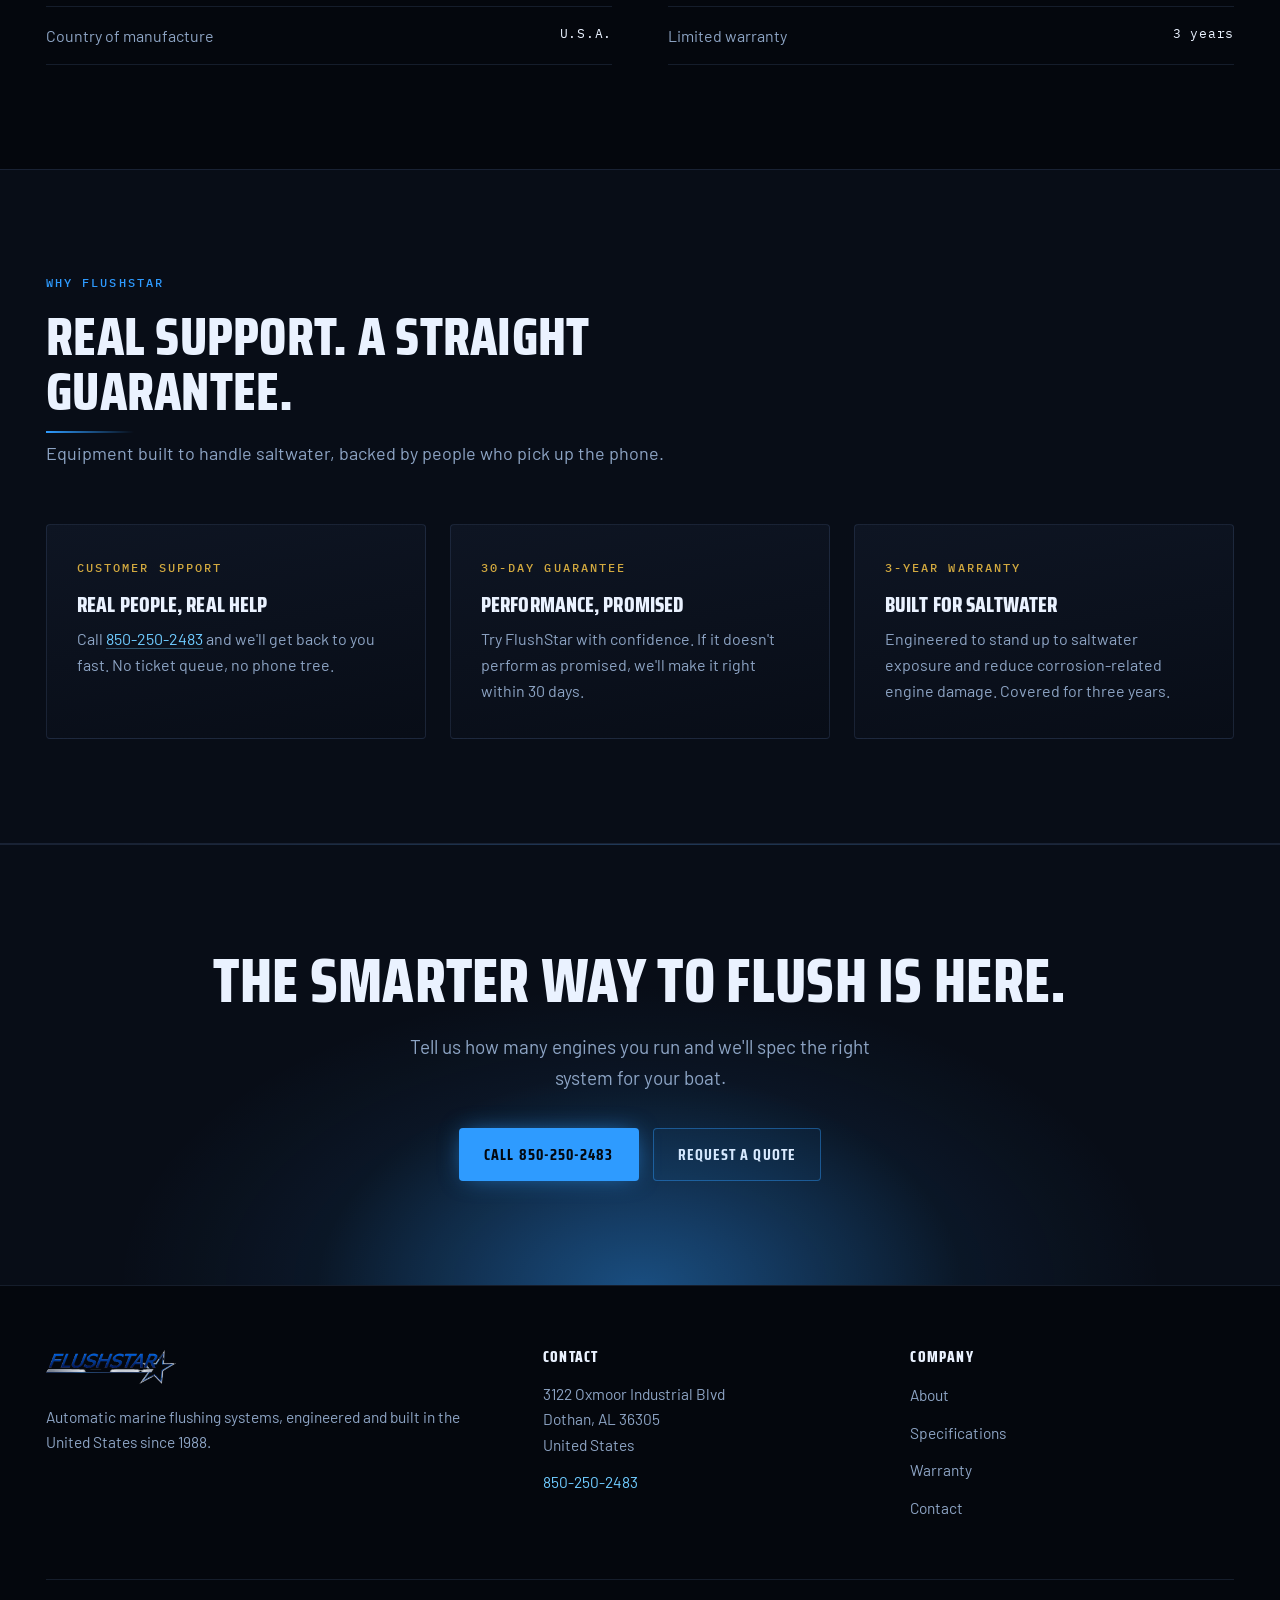
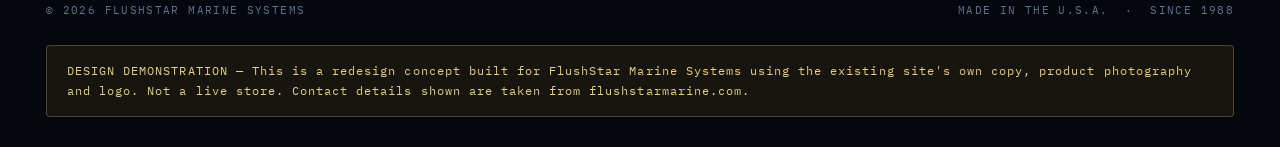
==== commit 5b52a813: "Remove hero parallax: background photo now stays fixed to the page Co-Authored-By: Claude Opus 5 (1M" ====
--- a/index.html
+++ b/index.html
@@ -438,15 +438,12 @@
 
 var REDUCED=window.matchMedia('(prefers-reduced-motion: reduce)').matches;
 
-/* ---- scroll progress + hero parallax ---- */
-var prog=document.getElementById('progress'), heroEl=document.querySelector('.hero'), ticking=false;
+/* ---- scroll progress ---- */
+var prog=document.getElementById('progress'), ticking=false;
 function onScroll(){
   var st=window.pageYOffset||document.documentElement.scrollTop;
   var max=document.documentElement.scrollHeight-window.innerHeight;
   prog.style.width=(max>0?(st/max)*100:0)+'%';
-  if(!REDUCED&&heroEl&&st<window.innerHeight*1.2){
-    heroEl.style.setProperty('--par',(st*0.16)+'px');
-  }
   ticking=false;
 }
 window.addEventListener('scroll',function(){
--- a/style.css
+++ b/style.css
@@ -295,8 +295,7 @@
   box-shadow:0 0 14px rgba(46,155,255,.8);transition:width .08s linear}
 
 /* --- hero drama --- */
-.hero{--par:0px}
-.hero-img img{transform:scale(1.08) translateY(var(--par));transition:transform .1s linear;will-change:transform}
+.hero-img img{transform:scale(1.03)}
 .flowlines{position:absolute;inset:0;z-index:1;pointer-events:none;opacity:.55;mix-blend-mode:screen}
 .flowlines path{fill:none;stroke:url(#fl);stroke-width:1.4;stroke-dasharray:5 15;
   animation:fldash 3.4s linear infinite}
@@ -439,5 +438,4 @@
 @media(prefers-reduced-motion:reduce){
   .kin-a,.kin-b,.flowlines path,.btn-primary::after,.cta::before,.hot::before{animation:none!important}
   h1 .w,.hero .eyebrow,.hero p.lede,.hero-cta,.spec-strip,.stagger>*{opacity:1!important;transform:none!important;animation:none!important}
-  .hero-img img{transform:none!important}
-}
+}
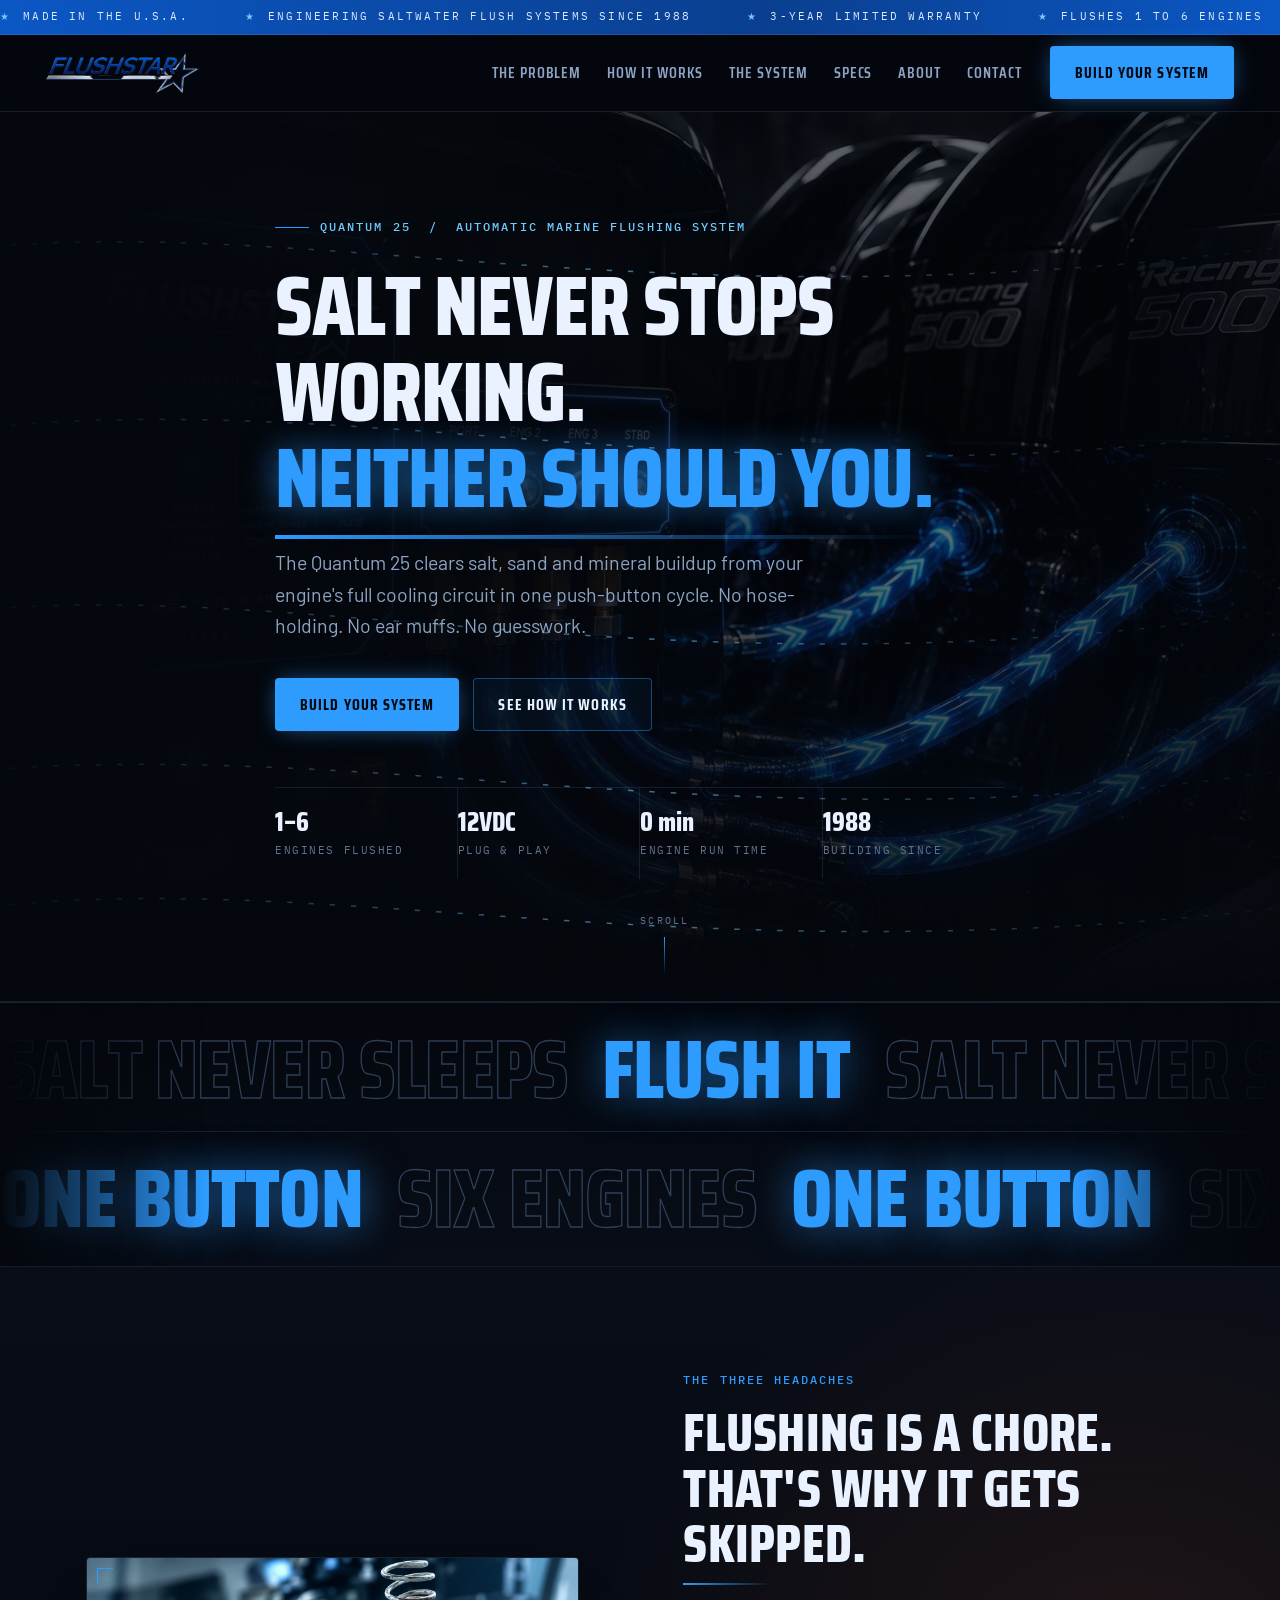
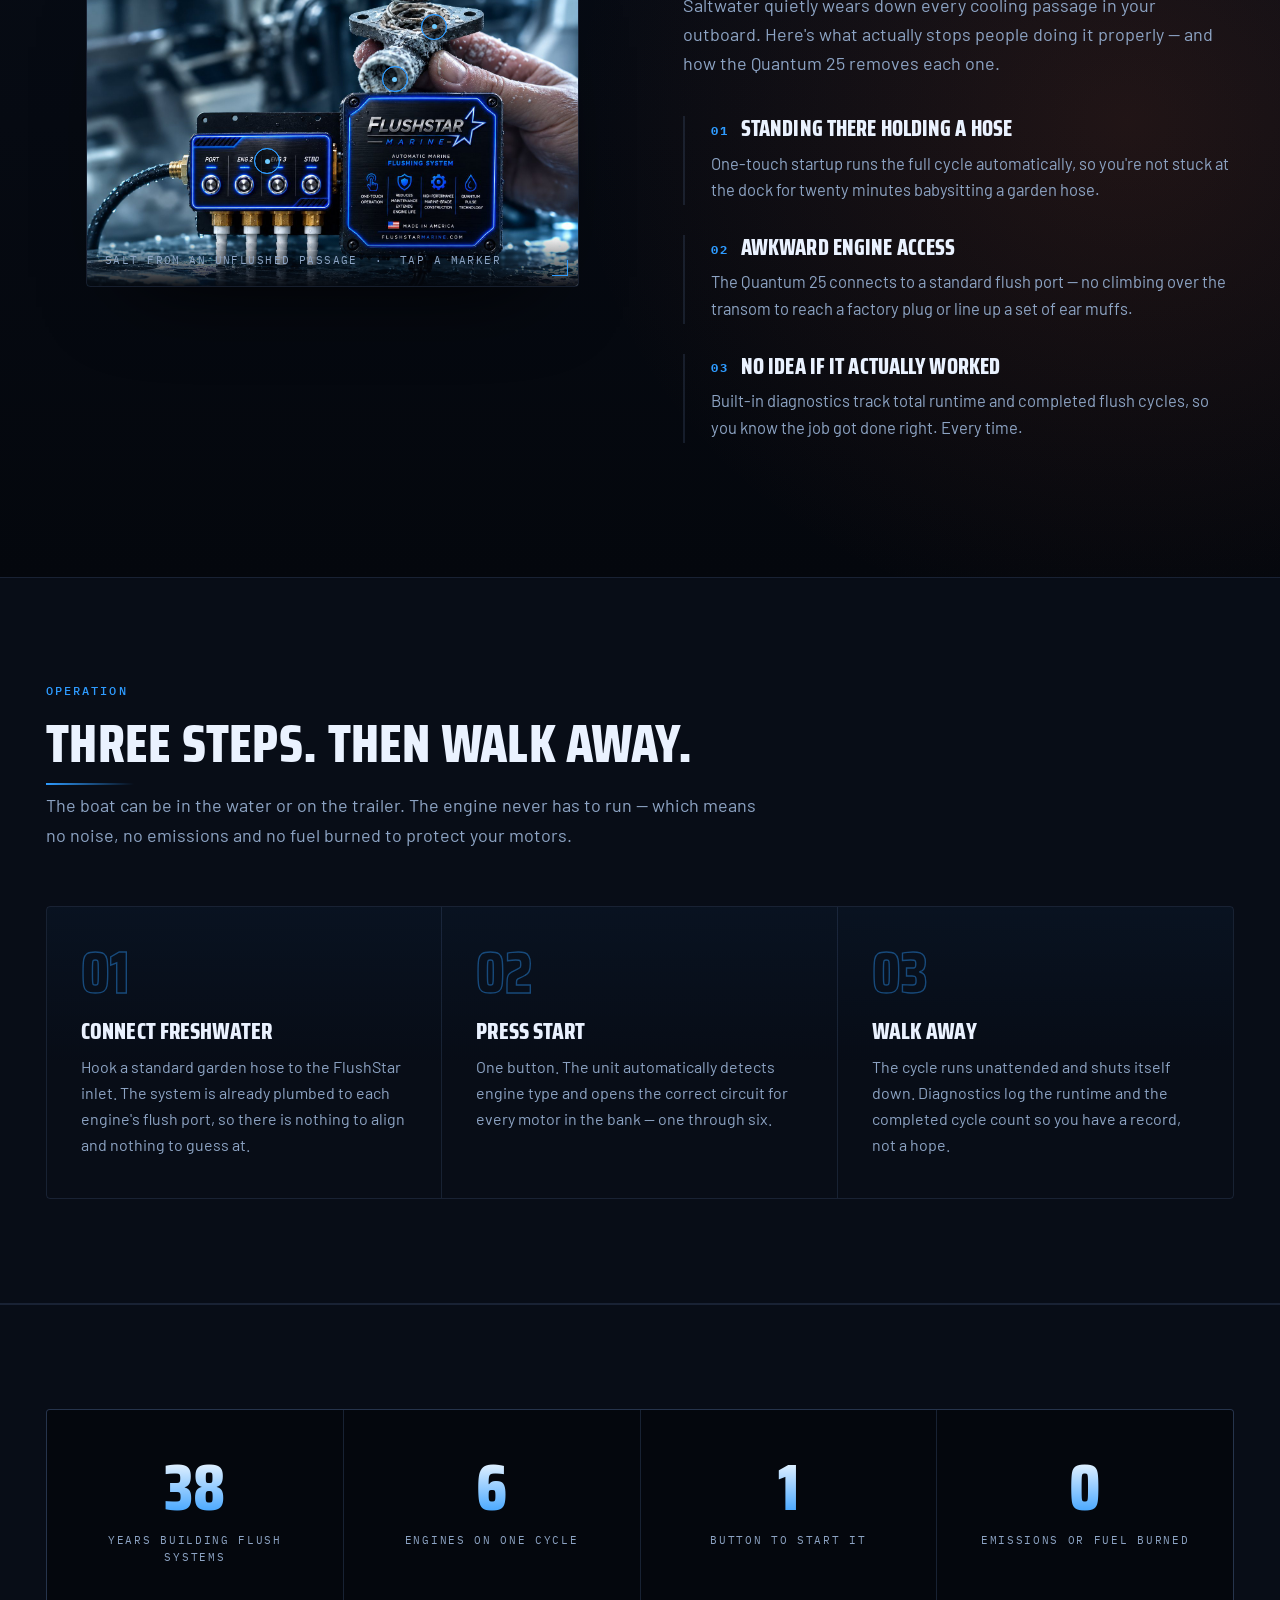
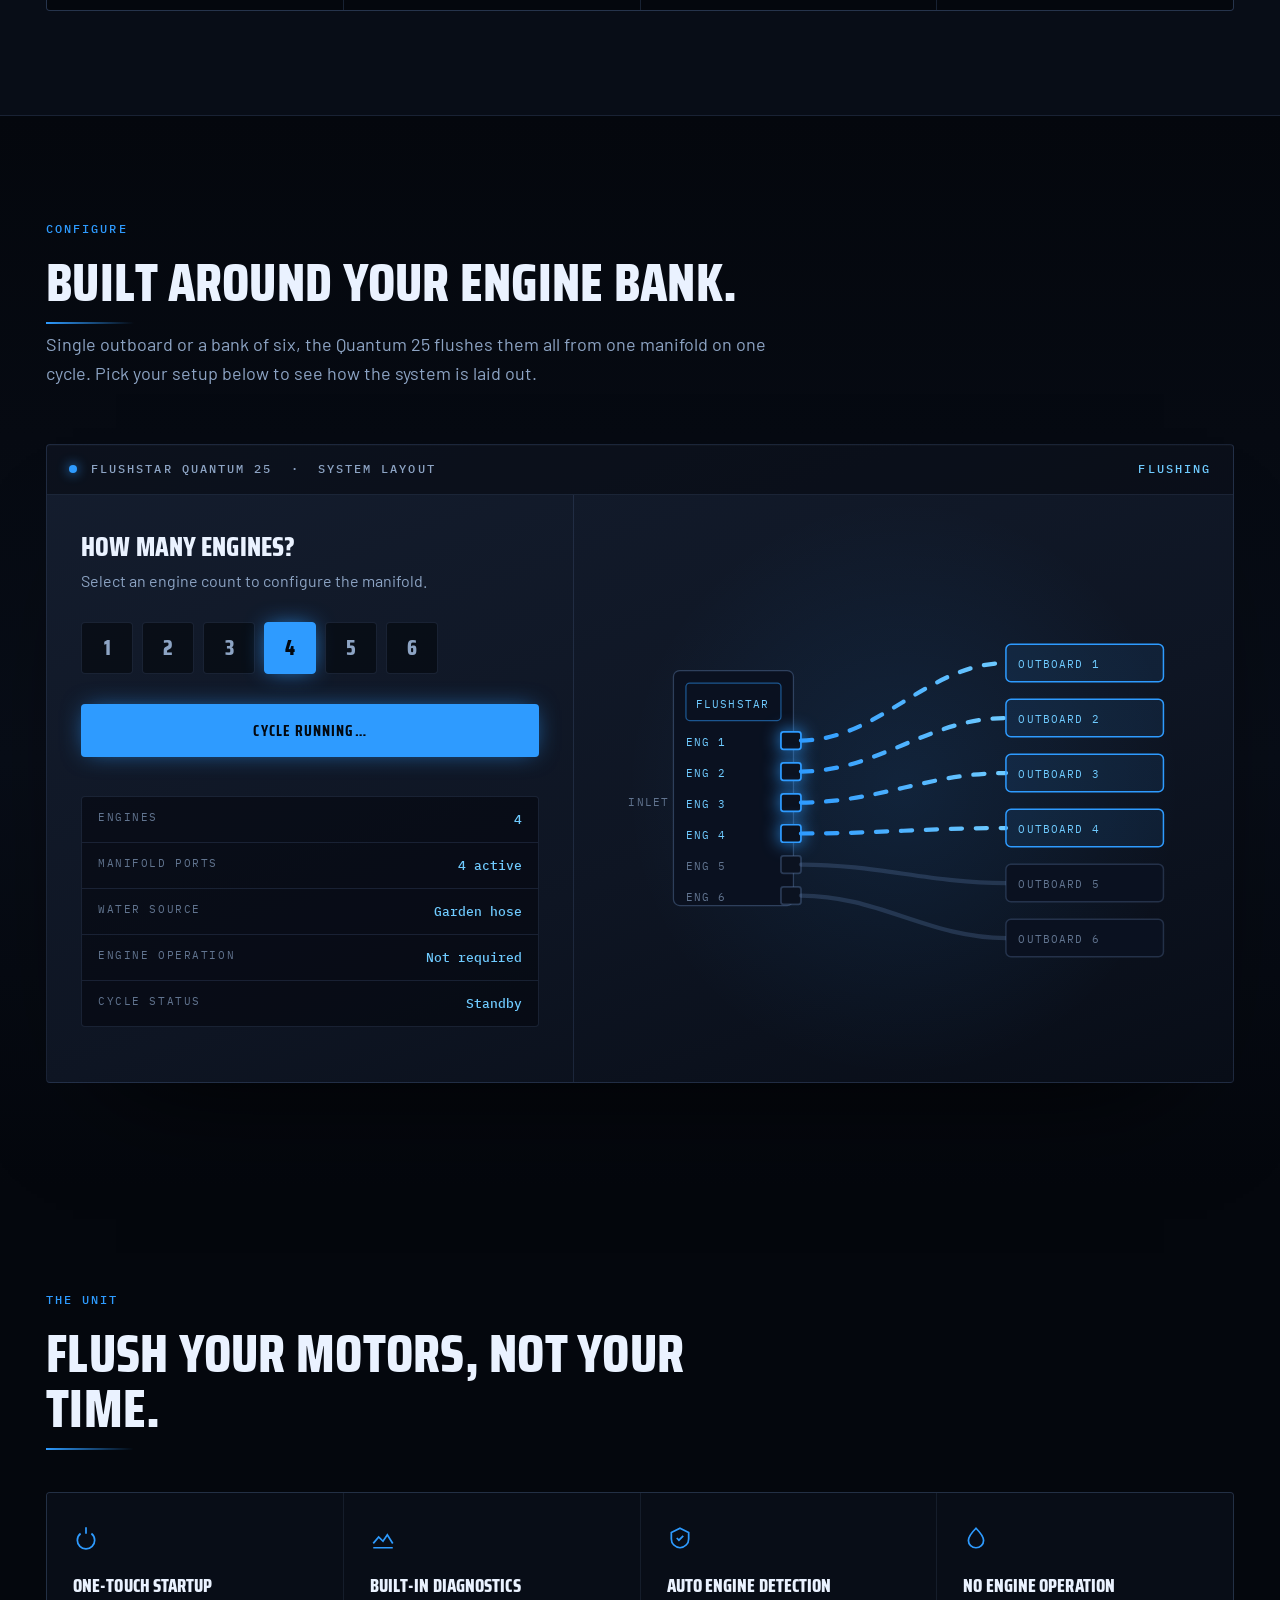
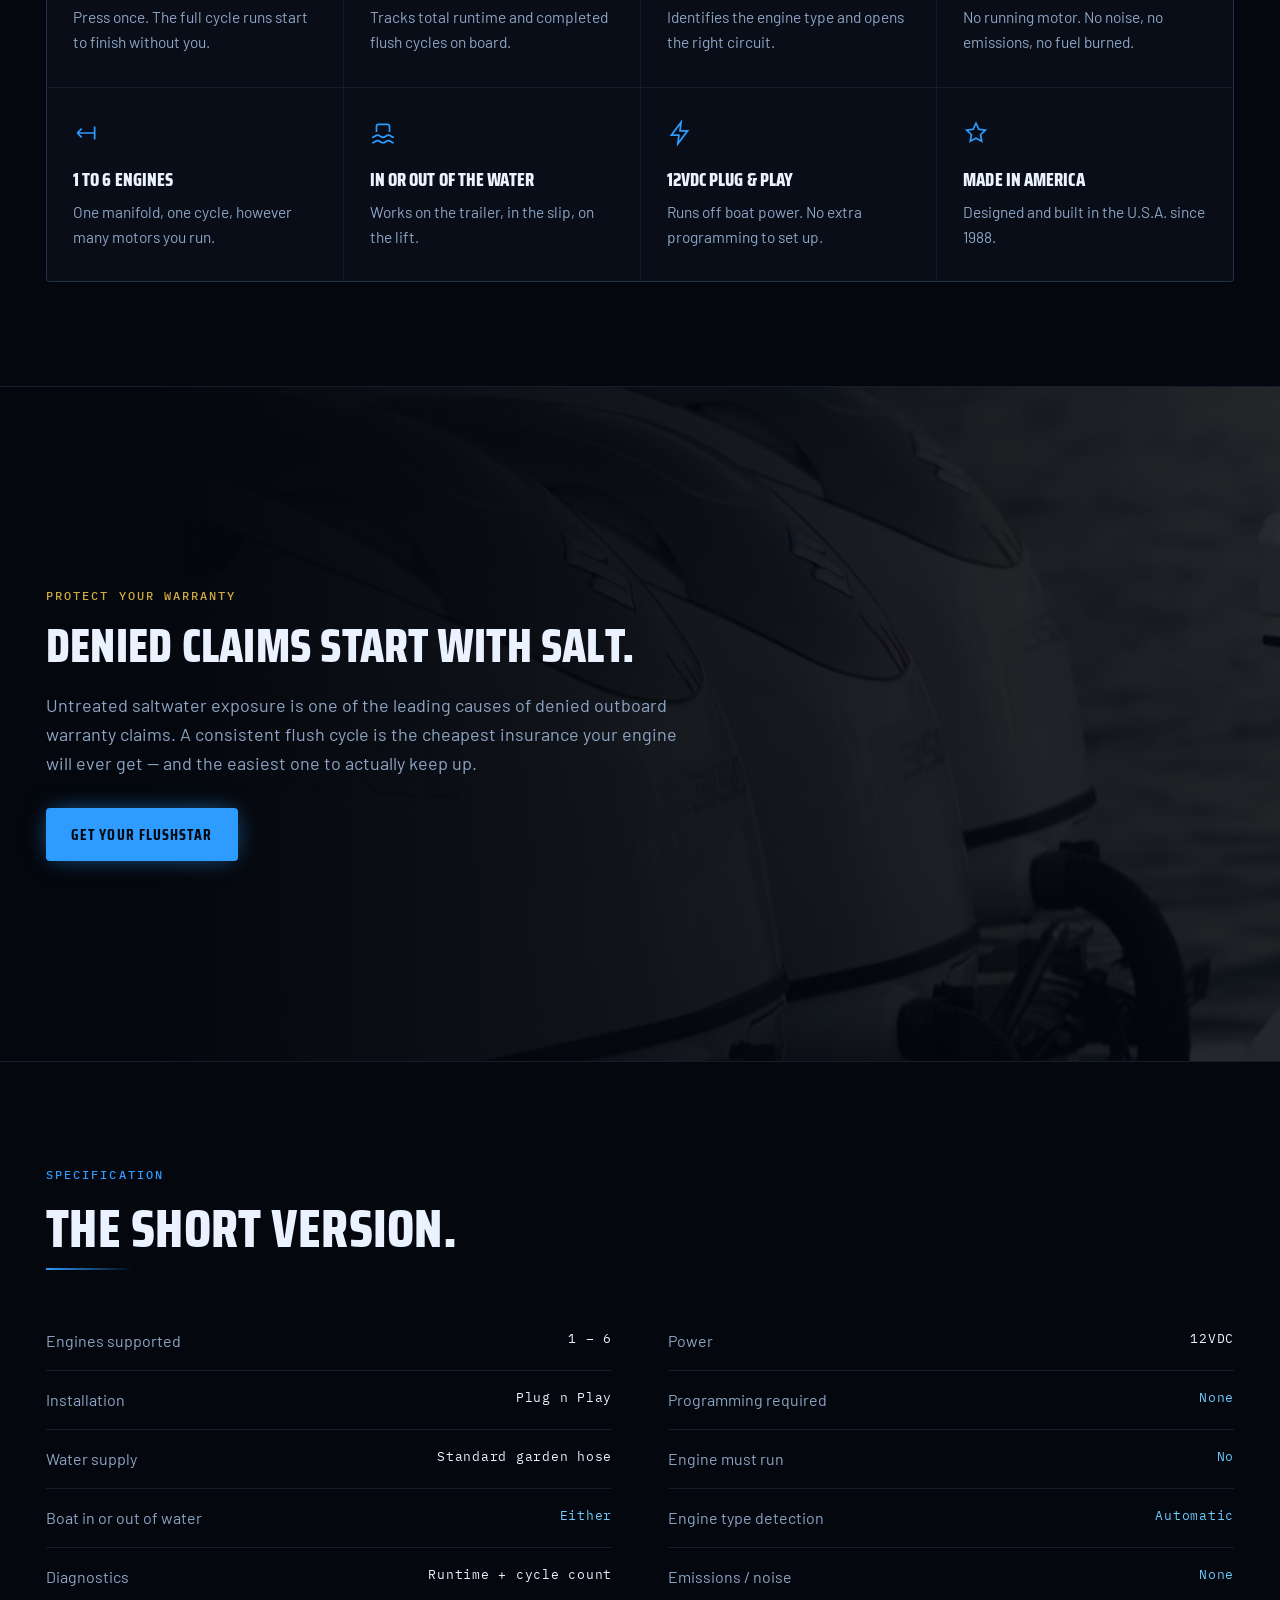
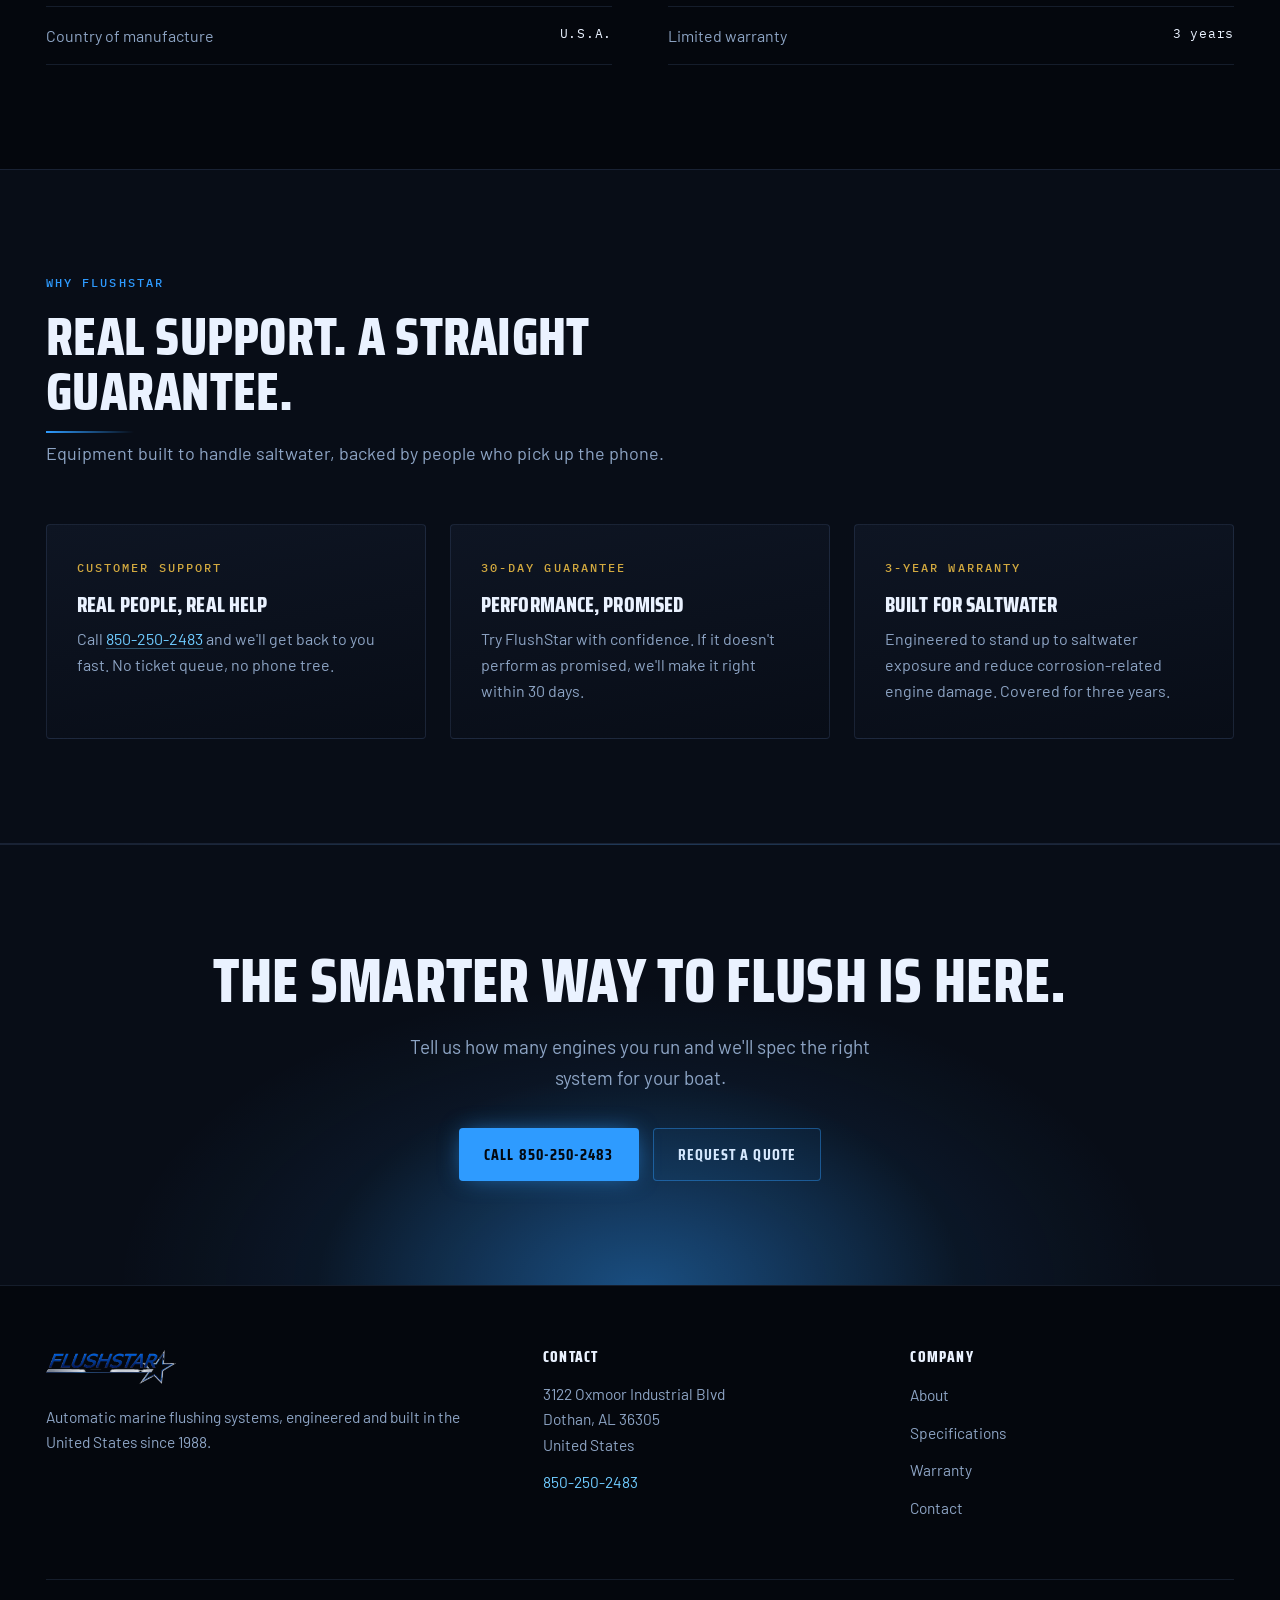
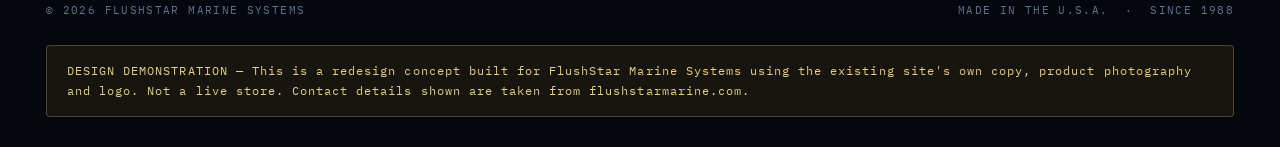
==== commit 809de7cf: "Point link previews and canonical URLs at flushstarmarine.com The og:url, og:image and twitter:image" ====
--- a/index.html
+++ b/index.html
@@ -7,14 +7,16 @@
 <meta name="description" content="The Quantum 25 clears salt, sand and mineral buildup from your outboard's full cooling circuit in one push-button cycle. Flushes 1 to 6 engines. No engine operation. Made in the U.S.A. since 1988.">
 <link rel="icon" href="img/logo.png">
 
+<link rel="canonical" href="https://www.flushstarmarine.com/">
+
 <!-- Link preview (Open Graph / Twitter) -->
 <meta property="og:type" content="website">
 <meta property="og:site_name" content="FlushStar Marine Systems">
-<meta property="og:url" content="https://anirudhatalmale6-alt.github.io/flushstar-marine-redesign/">
+<meta property="og:url" content="https://www.flushstarmarine.com/">
 <meta property="og:title" content="FlushStar Marine Systems | Automatic Marine Flushing System">
 <meta property="og:description" content="The Quantum 25 clears salt, sand and mineral buildup from your outboard's full cooling circuit in one push-button cycle. Flushes 1 to 6 engines. Made in the U.S.A. since 1988.">
-<meta property="og:image" content="https://anirudhatalmale6-alt.github.io/flushstar-marine-redesign/og-image.jpg">
-<meta property="og:image:secure_url" content="https://anirudhatalmale6-alt.github.io/flushstar-marine-redesign/og-image.jpg">
+<meta property="og:image" content="https://www.flushstarmarine.com/og-image.jpg">
+<meta property="og:image:secure_url" content="https://www.flushstarmarine.com/og-image.jpg">
 <meta property="og:image:type" content="image/jpeg">
 <meta property="og:image:width" content="1200">
 <meta property="og:image:height" content="630">
@@ -22,7 +24,7 @@
 <meta name="twitter:card" content="summary_large_image">
 <meta name="twitter:title" content="FlushStar Marine Systems | Automatic Marine Flushing System">
 <meta name="twitter:description" content="One push-button cycle clears salt, sand and mineral buildup from up to six outboards. Made in the U.S.A. since 1988.">
-<meta name="twitter:image" content="https://anirudhatalmale6-alt.github.io/flushstar-marine-redesign/og-image.jpg">
+<meta name="twitter:image" content="https://www.flushstarmarine.com/og-image.jpg">
 <meta name="theme-color" content="#04070D">
 
 <link rel="preconnect" href="https://fonts.googleapis.com">
--- a/style.css
+++ b/style.css
@@ -101,8 +101,6 @@
 .sec-head p{color:var(--mute);font-size:18px;margin:20px 0 0}
 
 /* ---------- problem ---------- */
-.problem .split{align-items:start}
-.problem .figure{position:sticky;top:104px}
 .problem{background:
   radial-gradient(ellipse 70% 90% at 88% 50%,rgba(196,86,47,.14),transparent 62%),
   linear-gradient(180deg,var(--hull),var(--abyss))}
